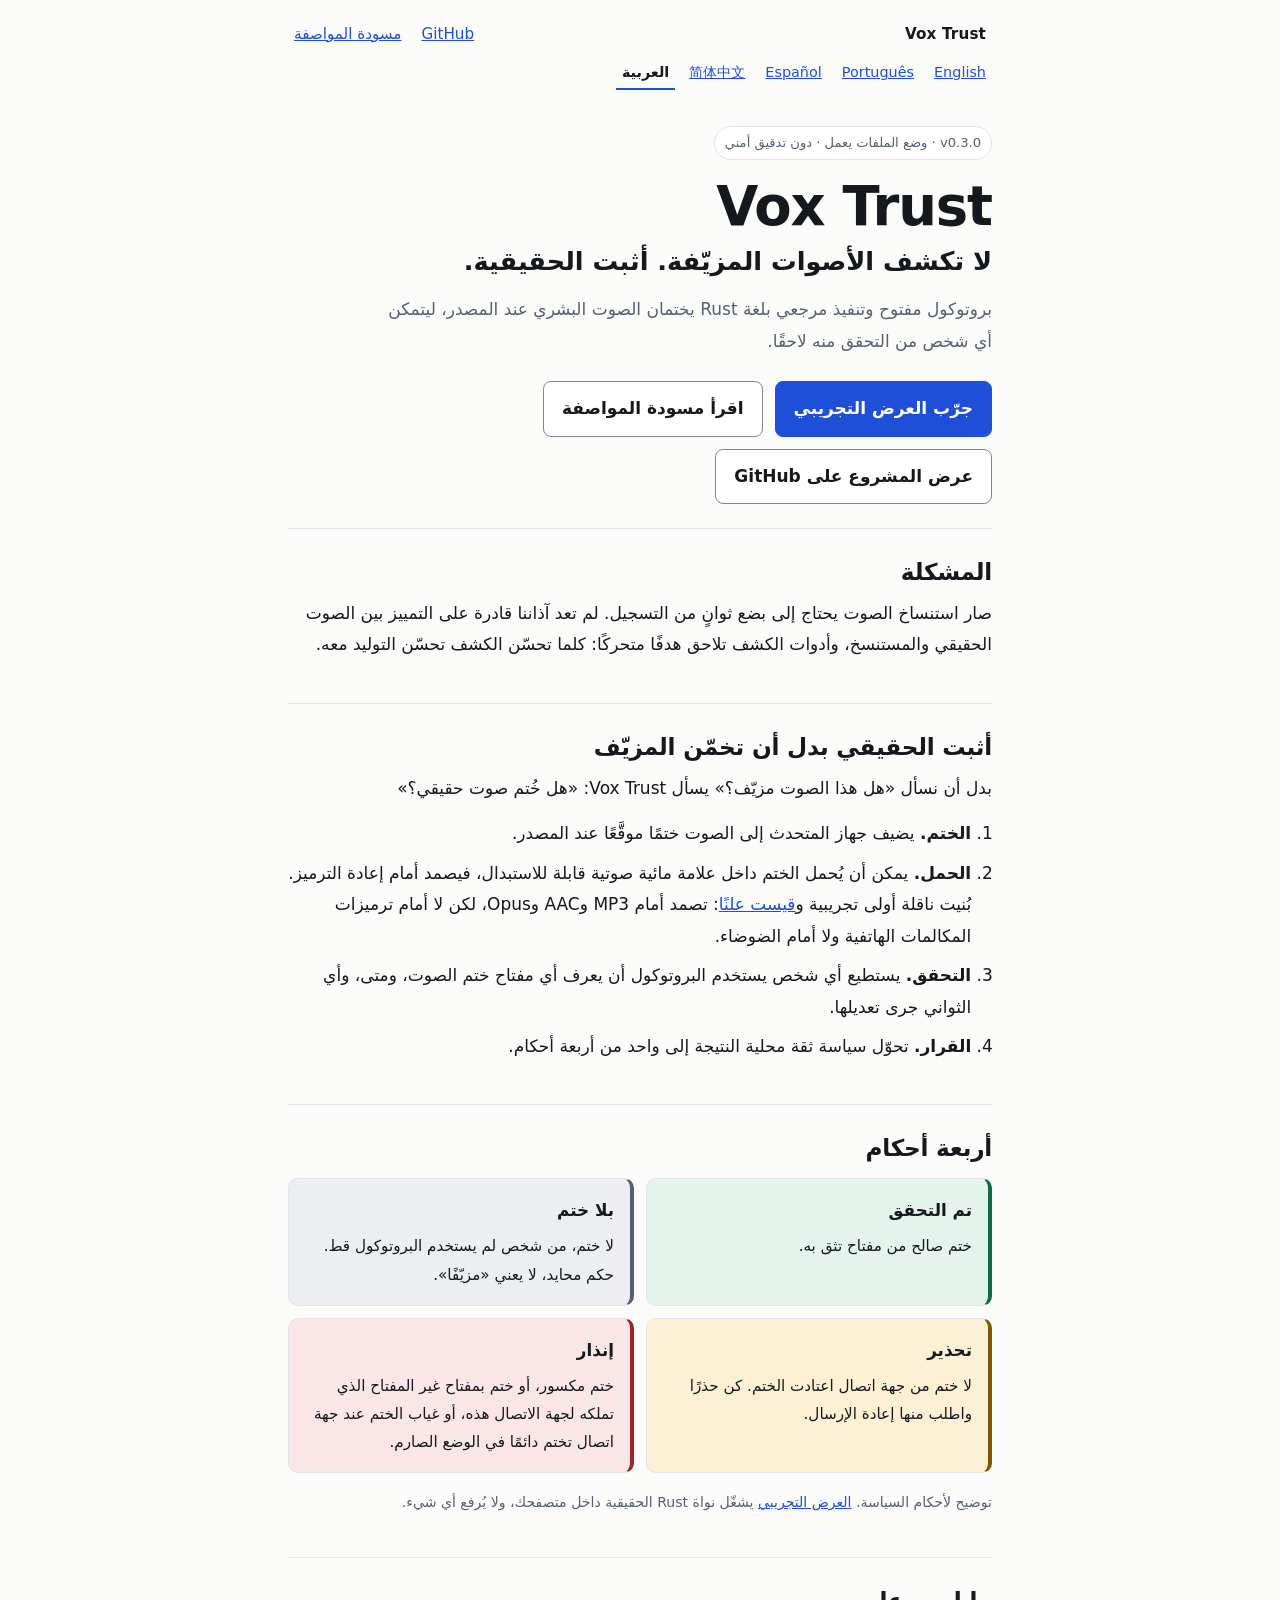
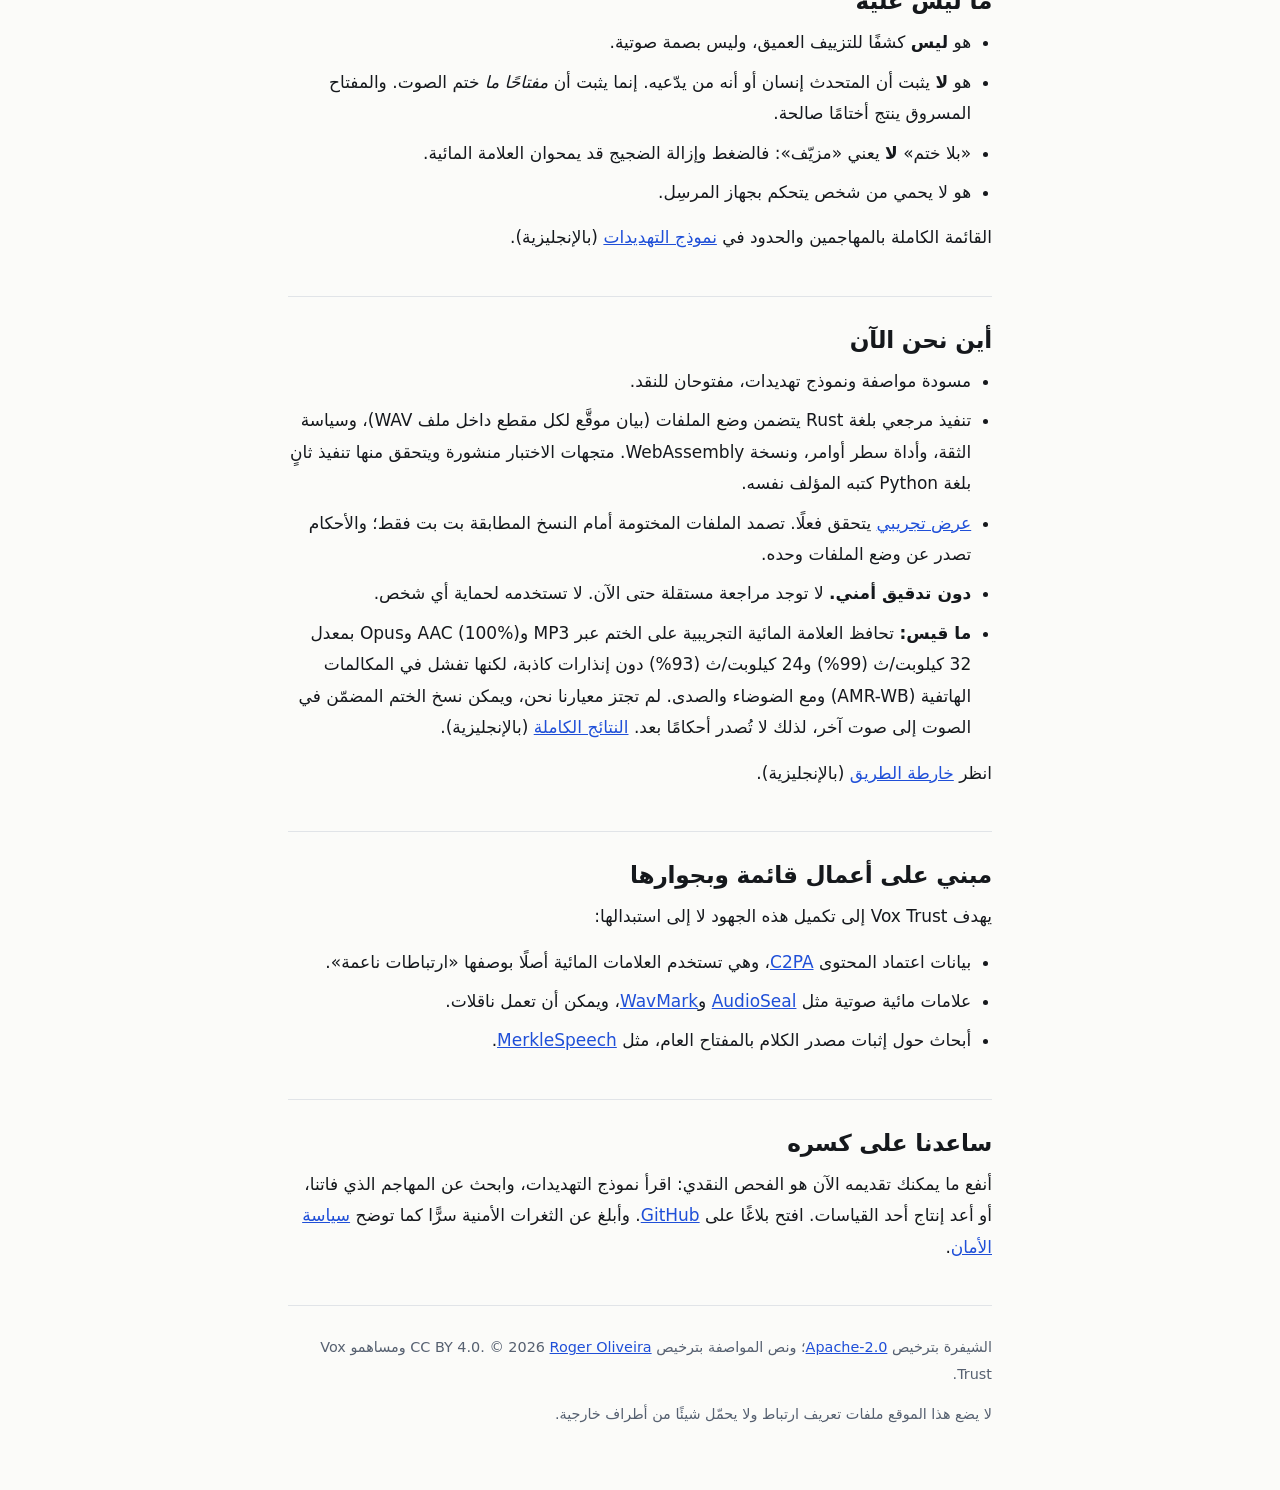
==== ar/index.html @ eaea6c80 "Site: v0.3.0 status, experimental carrier measured (five languages)" ====
<!doctype html>
<html lang="ar" dir="rtl">
<head>
<meta charset="utf-8">
<meta name="viewport" content="width=device-width, initial-scale=1">
<title>Vox Trust: أثبت الصوت الحقيقي بدل كشف المزيّف</title>
<meta name="description" content="بروتوكول مفتوح مع تنفيذ مرجعي بلغة Rust يختم الصوت البشري عند المصدر ليتحقق منه أي شخص. الإصدار 0.2.0، وضع الملفات يعمل، دون تدقيق أمني.">
<meta name="robots" content="index,follow,max-snippet:-1,max-image-preview:large">
<meta name="color-scheme" content="light dark">
<meta name="theme-color" content="#fbfbf9" media="(prefers-color-scheme: light)">
<meta name="theme-color" content="#0e1013" media="(prefers-color-scheme: dark)">
<link rel="icon" href="/favicon.svg" type="image/svg+xml" sizes="any">
<link rel="icon" href="/favicon.ico" sizes="32x32">
<link rel="apple-touch-icon" href="/apple-touch-icon.png">
<link rel="canonical" href="https://vox-trust.github.io/ar/">
<link rel="alternate" hreflang="en" href="https://vox-trust.github.io/">
<link rel="alternate" hreflang="pt-BR" href="https://vox-trust.github.io/pt/">
<link rel="alternate" hreflang="es" href="https://vox-trust.github.io/es/">
<link rel="alternate" hreflang="zh-Hans" href="https://vox-trust.github.io/zh/">
<link rel="alternate" hreflang="ar" href="https://vox-trust.github.io/ar/">
<link rel="alternate" hreflang="x-default" href="https://vox-trust.github.io/">
<meta property="og:type" content="website">
<meta property="og:site_name" content="Vox Trust">
<meta property="og:title" content="Vox Trust: أثبت الصوت الحقيقي بدل كشف المزيّف">
<meta property="og:description" content="بروتوكول مفتوح يختم الصوت البشري عند المصدر ليتحقق منه أي شخص. الإصدار 0.2.0، دون تدقيق أمني.">
<meta property="og:url" content="https://vox-trust.github.io/ar/">
<meta property="og:locale" content="ar_AR">
<meta property="og:locale:alternate" content="en_US">
<meta property="og:locale:alternate" content="pt_BR">
<meta property="og:locale:alternate" content="es_ES">
<meta property="og:locale:alternate" content="zh_CN">
<meta property="og:image" content="https://vox-trust.github.io/og.png">
<meta property="og:image:width" content="1200">
<meta property="og:image:height" content="630">
<meta property="og:image:alt" content="شعار Vox Trust والعبارة: لا تكشف الأصوات المزيّفة. أثبت الحقيقية.">
<meta name="twitter:card" content="summary_large_image">
<meta name="twitter:title" content="Vox Trust: أثبت الصوت الحقيقي بدل كشف المزيّف">
<meta name="twitter:description" content="بروتوكول مفتوح يختم الصوت البشري عند المصدر ليتحقق منه أي شخص. الإصدار 0.2.0، دون تدقيق أمني.">
<meta name="twitter:image" content="https://vox-trust.github.io/og.png">
<meta name="twitter:image:alt" content="شعار Vox Trust والعبارة: لا تكشف الأصوات المزيّفة. أثبت الحقيقية.">
<script type="application/ld+json">
{
 "@context": "https://schema.org",
 "@graph": [
  {
   "@type": "WebSite",
   "@id": "https://vox-trust.github.io/#site",
   "name": "Vox Trust",
   "url": "https://vox-trust.github.io/",
   "publisher": {
    "@type": "Person",
    "name": "Roger Oliveira",
    "url": "https://www.linkedin.com/in/rogeroliveira/"
   }
  },
  {
   "@type": "WebPage",
   "@id": "https://vox-trust.github.io/ar/#page",
   "url": "https://vox-trust.github.io/ar/",
   "name": "Vox Trust: أثبت الصوت الحقيقي بدل كشف المزيّف",
   "description": "بروتوكول مفتوح مع تنفيذ مرجعي بلغة Rust يختم الصوت البشري عند المصدر ليتحقق منه أي شخص. الإصدار 0.2.0، وضع الملفات يعمل، دون تدقيق أمني.",
   "inLanguage": "ar",
   "isPartOf": {
    "@id": "https://vox-trust.github.io/#site"
   },
   "about": {
    "@id": "https://vox-trust.github.io/#code"
   },
   "primaryImageOfPage": {
    "@type": "ImageObject",
    "url": "https://vox-trust.github.io/og.png",
    "width": 1200,
    "height": 630
   }
  },
  {
   "@type": "SoftwareSourceCode",
   "@id": "https://vox-trust.github.io/#code",
   "name": "Vox Trust",
   "url": "https://vox-trust.github.io/",
   "codeRepository": "https://github.com/vox-trust/vox-trust",
   "programmingLanguage": "Rust",
   "license": "https://www.apache.org/licenses/LICENSE-2.0",
   "version": "0.3.0",
   "author": {
    "@type": "Person",
    "name": "Roger Oliveira",
    "url": "https://www.linkedin.com/in/rogeroliveira/"
   }
  }
 ]
}
</script>
<style>
:root{
  --bg:#fbfbf9;--fg:#15181c;--muted:#566070;--card:#ffffff;--border:#e1e4e8;
  --accent:#1f4fd8;--accent-fg:#ffffff;--control-border:#7d8794;--code:#f0f1f3;
  --ok:#0f6b45;--ok-bg:#e4f3ec;--warn:#855400;--warn-bg:#fcf0d4;--bad:#a0222a;--bad-bg:#fae6e7;--neutral-bg:#eceef1;
}
@media (prefers-color-scheme:dark){:root{
  --bg:#0e1013;--fg:#e8eaed;--muted:#a3abb6;--card:#151921;--border:#272d38;
  --accent:#86a9ff;--accent-fg:#0b1020;--control-border:#6b7584;--code:#1b2029;
  --ok:#62d6a3;--ok-bg:#112419;--warn:#f1c35c;--warn-bg:#2a2410;--bad:#ff8c91;--bad-bg:#2c1416;--neutral-bg:#1c212a;
}}
*{box-sizing:border-box}
html{-webkit-text-size-adjust:100%}
body{margin:0;background:var(--bg);color:var(--fg);font:17px/1.6 system-ui,-apple-system,"Segoe UI",Roboto,Helvetica,Arial,sans-serif}
body:lang(zh-Hans){font-family:system-ui,-apple-system,"PingFang SC","Hiragino Sans GB","Microsoft YaHei","Noto Sans CJK SC","Noto Sans SC","WenQuanYi Micro Hei",sans-serif;line-height:1.75}
body:lang(ar){font-family:system-ui,-apple-system,"Segoe UI","Noto Sans Arabic","Geeza Pro","Dubai",Tahoma,Arial,sans-serif;line-height:1.85}
a{color:var(--accent)}
a:focus-visible,.btn:focus-visible{outline:3px solid var(--accent);outline-offset:3px;border-radius:4px}
.skip{position:absolute;inset-inline-start:12px;top:-60px;background:var(--accent);color:var(--accent-fg);padding:8px 14px;border-radius:8px;z-index:10;text-decoration:none;font-weight:600}
.skip:focus{top:12px}
.wrap{max-width:46rem;margin:0 auto;padding:0 16px}
header.top{display:flex;justify-content:space-between;align-items:center;gap:8px 16px;padding:18px 0 6px;font-size:.95rem;flex-wrap:wrap}
header.top .brand{font-weight:700;letter-spacing:.01em;color:var(--fg);text-decoration:none}
header.top nav{display:flex;gap:0 8px;flex-wrap:wrap}
header.top a,.langs a{display:inline-block;min-height:24px;line-height:24px;padding:4px 6px}
.langs{padding:0 0 4px;font-size:.9rem}
.langs ul{list-style:none;margin:0;padding:0;display:flex;gap:0 8px;flex-wrap:wrap}
.langs li{margin:0}
.langs a[aria-current]{color:var(--fg);font-weight:700;text-decoration:none;border-bottom:2px solid var(--accent)}
.hero{padding:32px 0 24px}
.chip{display:inline-block;font-size:.82rem;padding:4px 10px;border:1px solid var(--border);border-radius:999px;color:var(--muted);background:var(--card)}
h1{font-size:clamp(2.2rem,7vw,3.4rem);line-height:1.08;margin:18px 0 8px;letter-spacing:-.02em}
.tag{font-size:clamp(1.25rem,4vw,1.6rem);line-height:1.3;margin:0 0 16px;font-weight:600}
.lead{color:var(--muted);margin:0 0 24px;max-width:38rem}
.actions{display:flex;gap:12px;flex-wrap:wrap}
.btn{display:inline-block;padding:11px 18px;border-radius:8px;text-decoration:none;font-weight:600;border:1px solid var(--control-border);color:var(--fg);background:var(--card)}
.btn.primary{background:var(--accent);color:var(--accent-fg);border-color:var(--accent)}
section{padding:28px 0;border-top:1px solid var(--border)}
h2{font-size:1.45rem;line-height:1.25;margin:0 0 12px;letter-spacing:-.01em}
p{margin:0 0 14px}
ol,ul{margin:0 0 14px;padding-inline-start:1.3rem}
li{margin-bottom:8px}
.cards{display:grid;gap:12px;grid-template-columns:repeat(2,1fr);margin:16px 0}
@media (max-width:520px){.cards{grid-template-columns:1fr}}
.card{border-radius:10px;padding:16px;border:1px solid var(--border);background:var(--card)}
.card h3{margin:0 0 6px;font-size:1.05rem}
.card p{margin:0;font-size:.95rem}
.card{border-inline-start:4px solid var(--muted)}
.card.ok{background:var(--ok-bg);border-inline-start-color:var(--ok)}
.card.neutral{background:var(--neutral-bg);border-inline-start-color:var(--muted)}
.card.warn{background:var(--warn-bg);border-inline-start-color:var(--warn)}
.card.bad{background:var(--bad-bg);border-inline-start-color:var(--bad)}
.note{font-size:.88rem;color:var(--muted)}
code{background:var(--code);padding:1px 6px;border-radius:5px;font-size:.92em}
footer{padding:28px 0 48px;border-top:1px solid var(--border);color:var(--muted);font-size:.9rem}
[dir=rtl] .hero,[dir=rtl] .lead{text-align:start}
</style>
</head>
<body>
<a class="skip" href="#main">انتقل إلى المحتوى</a>
<div class="wrap">
  <header class="top">
    <a class="brand" href="/ar/">Vox Trust</a>
    <nav aria-label="التنقل الرئيسي">
      <a href="https://github.com/vox-trust/vox-trust">GitHub</a>
      <a href="https://github.com/vox-trust/vox-trust/blob/main/spec/SPEC.md">مسودة المواصفة</a>
    </nav>
  </header>
  <nav class="langs" aria-label="اللغة">
    <ul>
        <li><a href="/" hreflang="en" lang="en">English</a></li>
        <li><a href="/pt/" hreflang="pt-BR" lang="pt-BR">Português</a></li>
        <li><a href="/es/" hreflang="es" lang="es">Español</a></li>
        <li><a href="/zh/" hreflang="zh-Hans" lang="zh-Hans">简体中文</a></li>
        <li><a href="/ar/" hreflang="ar" lang="ar" aria-current="page">العربية</a></li>
    </ul>
  </nav>

  <main id="main">
    <div class="hero">
      <span class="chip">v0.3.0 · وضع الملفات يعمل · دون تدقيق أمني</span>
      <h1>Vox Trust</h1>
      <p class="tag">لا تكشف الأصوات المزيّفة. أثبت الحقيقية.</p>
      <p class="lead">بروتوكول مفتوح وتنفيذ مرجعي بلغة Rust يختمان الصوت البشري عند المصدر، ليتمكن أي شخص من التحقق منه لاحقًا.</p>
      <div class="actions">
        <a class="btn primary" href="/demo/?lang=ar">جرّب العرض التجريبي</a>
        <a class="btn" href="https://github.com/vox-trust/vox-trust/blob/main/spec/SPEC.md">اقرأ مسودة المواصفة</a>
        <a class="btn" href="https://github.com/vox-trust/vox-trust">عرض المشروع على GitHub</a>
      </div>
    </div>

    <section aria-labelledby="problem">
      <h2 id="problem">المشكلة</h2>
      <p>صار استنساخ الصوت يحتاج إلى بضع ثوانٍ من التسجيل. لم تعد آذاننا قادرة على التمييز بين الصوت الحقيقي والمستنسخ، وأدوات الكشف تلاحق هدفًا متحركًا: كلما تحسّن الكشف تحسّن التوليد معه.</p>
    </section>

    <section aria-labelledby="idea">
      <h2 id="idea">أثبت الحقيقي بدل أن تخمّن المزيّف</h2>
      <p>بدل أن نسأل «هل هذا الصوت مزيّف؟» يسأل Vox Trust: «هل خُتم صوت حقيقي؟»</p>
      <ol>
        <li><strong>الختم.</strong> يضيف جهاز المتحدث إلى الصوت ختمًا موقَّعًا عند المصدر.</li>
        <li><strong>الحمل.</strong> يمكن أن يُحمل الختم داخل علامة مائية صوتية قابلة للاستبدال، فيصمد أمام إعادة الترميز. بُنيت ناقلة أولى تجريبية و<a href='https://github.com/vox-trust/vox-trust/blob/main/bench/results/2026-10-01-stdm-1/README.md'>قيست علنًا</a>: تصمد أمام MP3 وAAC وOpus، لكن لا أمام ترميزات المكالمات الهاتفية ولا أمام الضوضاء.</li>
        <li><strong>التحقق.</strong> يستطيع أي شخص يستخدم البروتوكول أن يعرف أي مفتاح ختم الصوت، ومتى، وأي الثواني جرى تعديلها.</li>
        <li><strong>القرار.</strong> تحوّل سياسة ثقة محلية النتيجة إلى واحد من أربعة أحكام.</li>
      </ol>
    </section>

    <section aria-labelledby="outcomes">
      <h2 id="outcomes">أربعة أحكام</h2>
      <div class="cards">
        <div class="card ok">
          <h3>تم التحقق</h3>
          <p>ختم صالح من مفتاح تثق به.</p>
        </div>
        <div class="card neutral">
          <h3>بلا ختم</h3>
          <p>لا ختم، من شخص لم يستخدم البروتوكول قط. حكم محايد، لا يعني «مزيّفًا».</p>
        </div>
        <div class="card warn">
          <h3>تحذير</h3>
          <p>لا ختم من جهة اتصال اعتادت الختم. كن حذرًا واطلب منها إعادة الإرسال.</p>
        </div>
        <div class="card bad">
          <h3>إنذار</h3>
          <p>ختم مكسور، أو ختم بمفتاح غير المفتاح الذي تملكه لجهة الاتصال هذه، أو غياب الختم عند جهة اتصال تختم دائمًا في الوضع الصارم.</p>
        </div>
      </div>
      <p class="note">توضيح لأحكام السياسة. <a href="/demo/?lang=ar">العرض التجريبي</a> يشغّل نواة Rust الحقيقية داخل متصفحك، ولا يُرفع أي شيء.</p>
    </section>

    <section aria-labelledby="not">
      <h2 id="not">ما ليس عليه</h2>
      <ul>
        <li>هو <strong>ليس</strong> كشفًا للتزييف العميق، وليس بصمة صوتية.</li>
        <li>هو <strong>لا</strong> يثبت أن المتحدث إنسان أو أنه من يدّعيه. إنما يثبت أن <em>مفتاحًا ما</em> ختم الصوت. والمفتاح المسروق ينتج أختامًا صالحة.</li>
        <li>«بلا ختم» <strong>لا</strong> يعني «مزيّف»: فالضغط وإزالة الضجيج قد يمحوان العلامة المائية.</li>
        <li>هو لا يحمي من شخص يتحكم بجهاز المرسِل.</li>
      </ul>
      <p>القائمة الكاملة بالمهاجمين والحدود في <a href="https://github.com/vox-trust/vox-trust/blob/main/spec/THREAT-MODEL.md">نموذج التهديدات</a> (بالإنجليزية).</p>
    </section>

    <section aria-labelledby="status">
      <h2 id="status">أين نحن الآن</h2>
      <ul>
        <li>مسودة مواصفة ونموذج تهديدات، مفتوحان للنقد.</li>
        <li>تنفيذ مرجعي بلغة Rust يتضمن وضع الملفات (بيان موقَّع لكل مقطع داخل ملف WAV)، وسياسة الثقة، وأداة سطر أوامر، ونسخة WebAssembly. متجهات الاختبار منشورة ويتحقق منها تنفيذ ثانٍ بلغة Python كتبه المؤلف نفسه.</li>
        <li><a href="/demo/?lang=ar">عرض تجريبي</a> يتحقق فعلًا. تصمد الملفات المختومة أمام النسخ المطابقة بت بت فقط؛ والأحكام تصدر عن وضع الملفات وحده.</li>
        <li><strong>دون تدقيق أمني.</strong> لا توجد مراجعة مستقلة حتى الآن. لا تستخدمه لحماية أي شخص.</li>
        <li><strong>ما قيس:</strong> تحافظ العلامة المائية التجريبية على الختم عبر MP3 وAAC (100%) وOpus بمعدل 32 كيلوبت/ث (99%) و24 كيلوبت/ث (93%) دون إنذارات كاذبة، لكنها تفشل في المكالمات الهاتفية (AMR-WB) ومع الضوضاء والصدى. لم تجتز معيارنا نحن، ويمكن نسخ الختم المضمّن في الصوت إلى صوت آخر، لذلك لا تُصدر أحكامًا بعد. <a href='https://github.com/vox-trust/vox-trust/blob/main/bench/results/2026-10-01-stdm-1/README.md'>النتائج الكاملة</a> (بالإنجليزية).</li>
      </ul>
      <p>انظر <a href="https://github.com/vox-trust/vox-trust/blob/main/docs/ROADMAP.md">خارطة الطريق</a> (بالإنجليزية).</p>
    </section>

    <section aria-labelledby="prior">
      <h2 id="prior">مبني على أعمال قائمة وبجوارها</h2>
      <p>يهدف Vox Trust إلى تكميل هذه الجهود لا إلى استبدالها:</p>
      <ul>
        <li>بيانات اعتماد المحتوى <a href="https://spec.c2pa.org/">C2PA</a>، وهي تستخدم العلامات المائية أصلًا بوصفها «ارتباطات ناعمة».</li>
        <li>علامات مائية صوتية مثل <a href="https://github.com/facebookresearch/audioseal">AudioSeal</a> و<a href="https://github.com/wavmark/wavmark">WavMark</a>، ويمكن أن تعمل ناقلات.</li>
        <li>أبحاث حول إثبات مصدر الكلام بالمفتاح العام، مثل <a href="https://arxiv.org/abs/2602.10166">MerkleSpeech</a>.</li>
      </ul>
    </section>

    <section aria-labelledby="help">
      <h2 id="help">ساعدنا على كسره</h2>
      <p>أنفع ما يمكنك تقديمه الآن هو الفحص النقدي: اقرأ نموذج التهديدات، وابحث عن المهاجم الذي فاتنا، أو أعد إنتاج أحد القياسات. افتح بلاغًا على <a href="https://github.com/vox-trust/vox-trust/issues">GitHub</a>. وأبلغ عن الثغرات الأمنية سرًّا كما توضح <a href="https://github.com/vox-trust/vox-trust/blob/main/SECURITY.md">سياسة الأمان</a>.</p>
    </section>
  </main>

  <footer>
    <p>الشيفرة بترخيص <a href="https://github.com/vox-trust/vox-trust/blob/main/LICENSE">Apache-2.0</a>؛ ونص المواصفة بترخيص CC BY 4.0. © 2026 <a href="https://www.linkedin.com/in/rogeroliveira/" rel="me">Roger Oliveira</a> ومساهمو Vox Trust.</p>
    <p>لا يضع هذا الموقع ملفات تعريف ارتباط ولا يحمّل شيئًا من أطراف خارجية.</p>
  </footer>
</div>
</body>
</html>
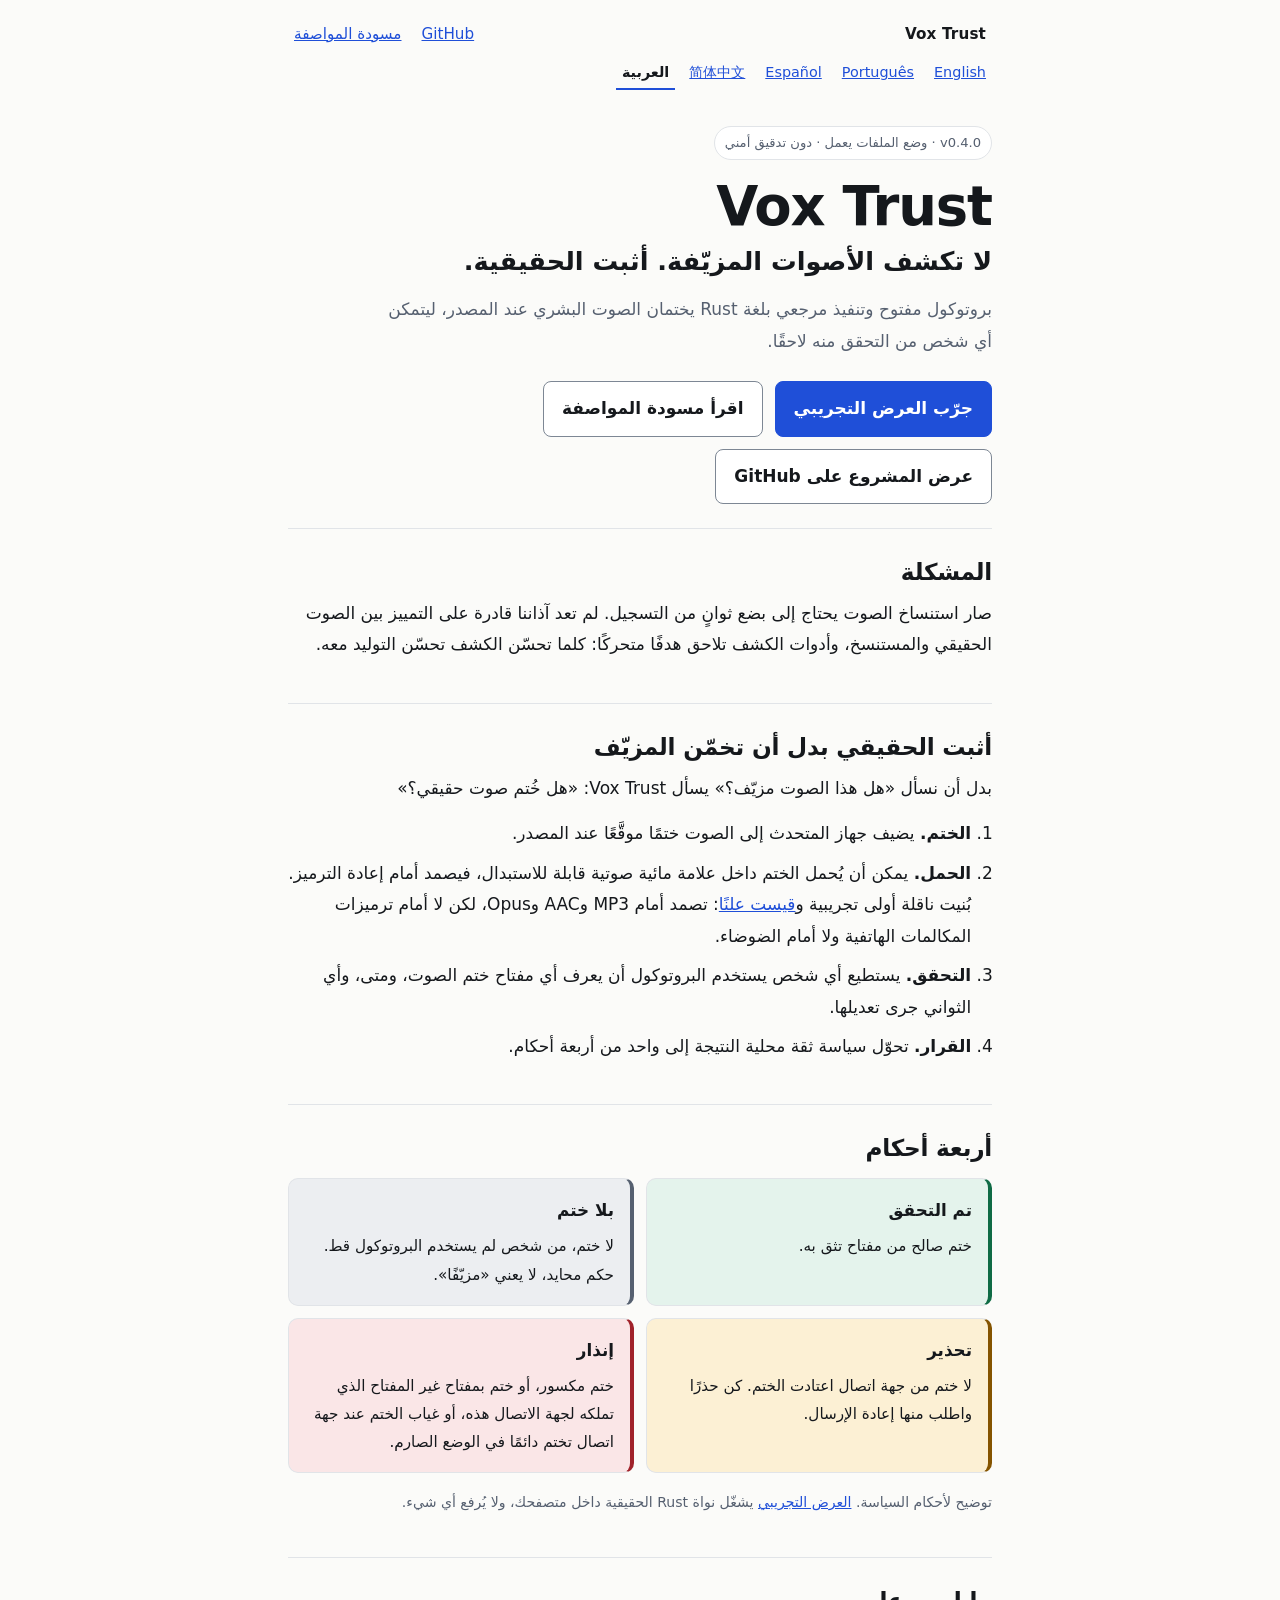
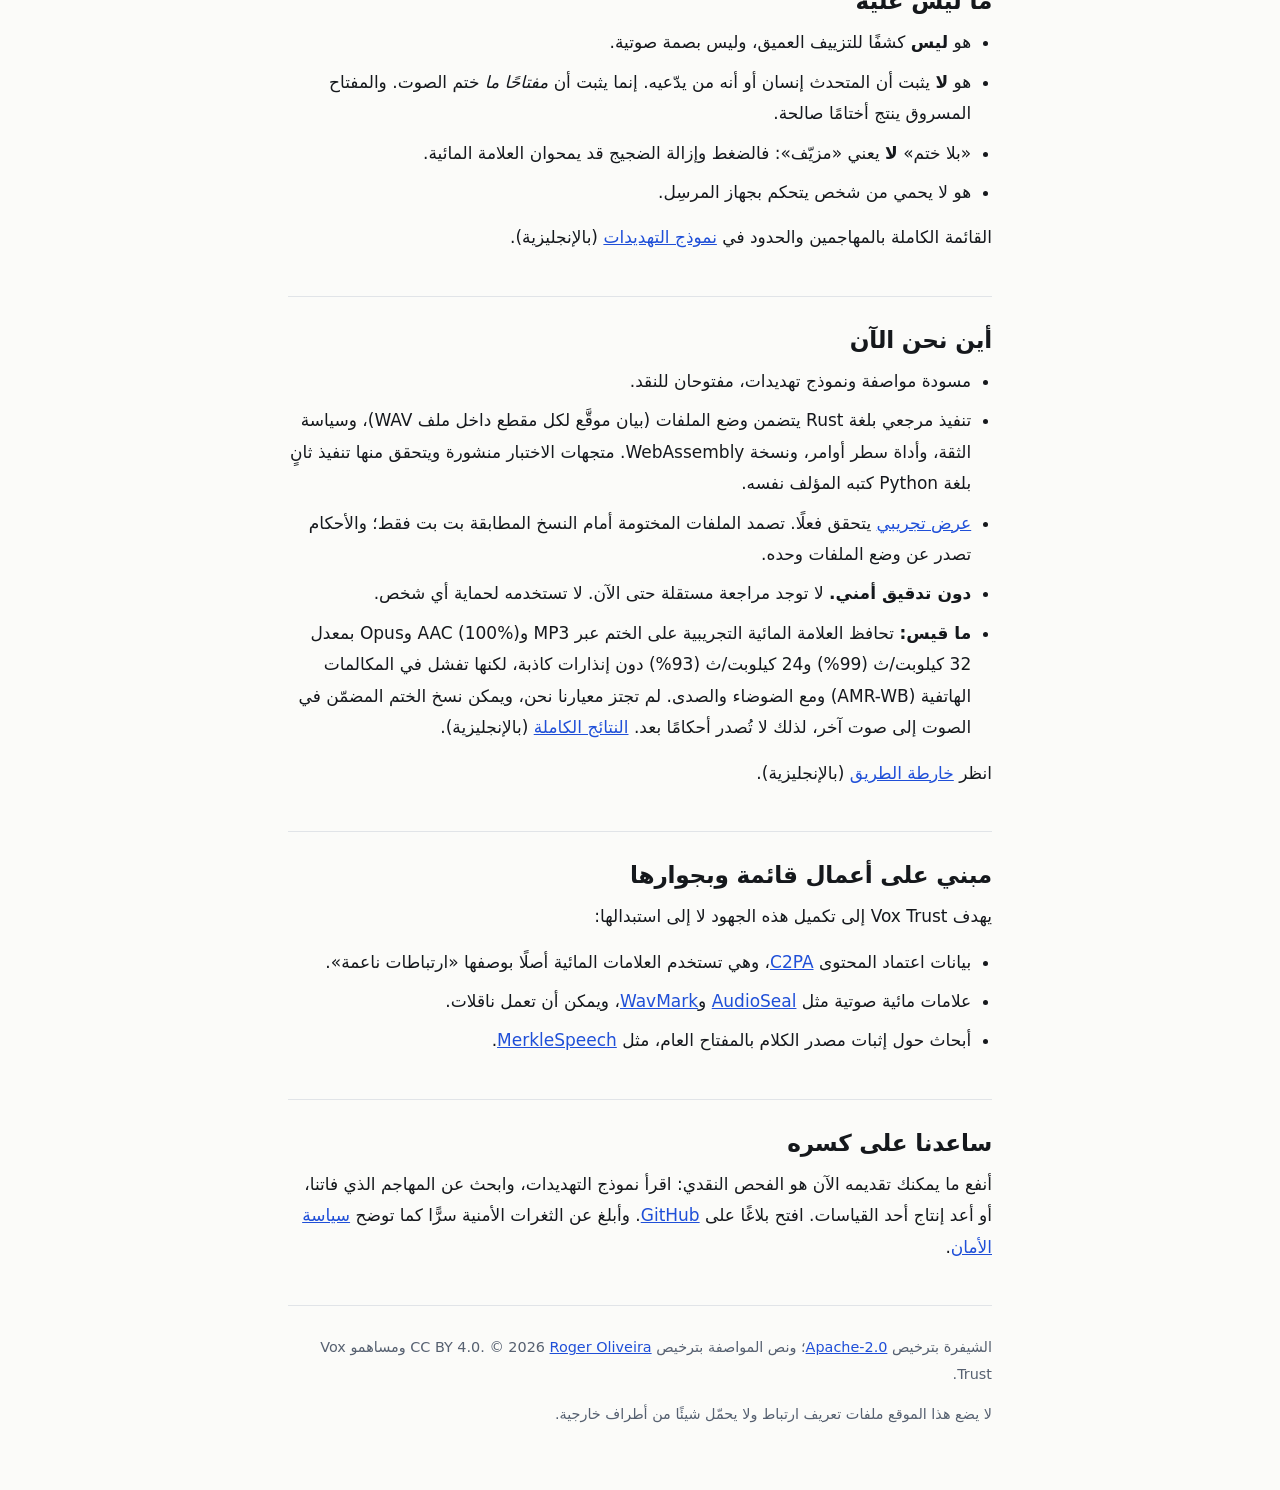
==== commit 577c6af9: "Site: v0.4.0 (five languages); demo built from the v0.4.0 release" ====
--- a/ar/index.html
+++ b/ar/index.html
@@ -81,7 +81,7 @@
    "codeRepository": "https://github.com/vox-trust/vox-trust",
    "programmingLanguage": "Rust",
    "license": "https://www.apache.org/licenses/LICENSE-2.0",
-   "version": "0.3.0",
+   "version": "0.4.0",
    "author": {
     "@type": "Person",
     "name": "Roger Oliveira",
@@ -171,7 +171,7 @@
 
   <main id="main">
     <div class="hero">
-      <span class="chip">v0.3.0 · وضع الملفات يعمل · دون تدقيق أمني</span>
+      <span class="chip">v0.4.0 · وضع الملفات يعمل · دون تدقيق أمني</span>
       <h1>Vox Trust</h1>
       <p class="tag">لا تكشف الأصوات المزيّفة. أثبت الحقيقية.</p>
       <p class="lead">بروتوكول مفتوح وتنفيذ مرجعي بلغة Rust يختمان الصوت البشري عند المصدر، ليتمكن أي شخص من التحقق منه لاحقًا.</p>
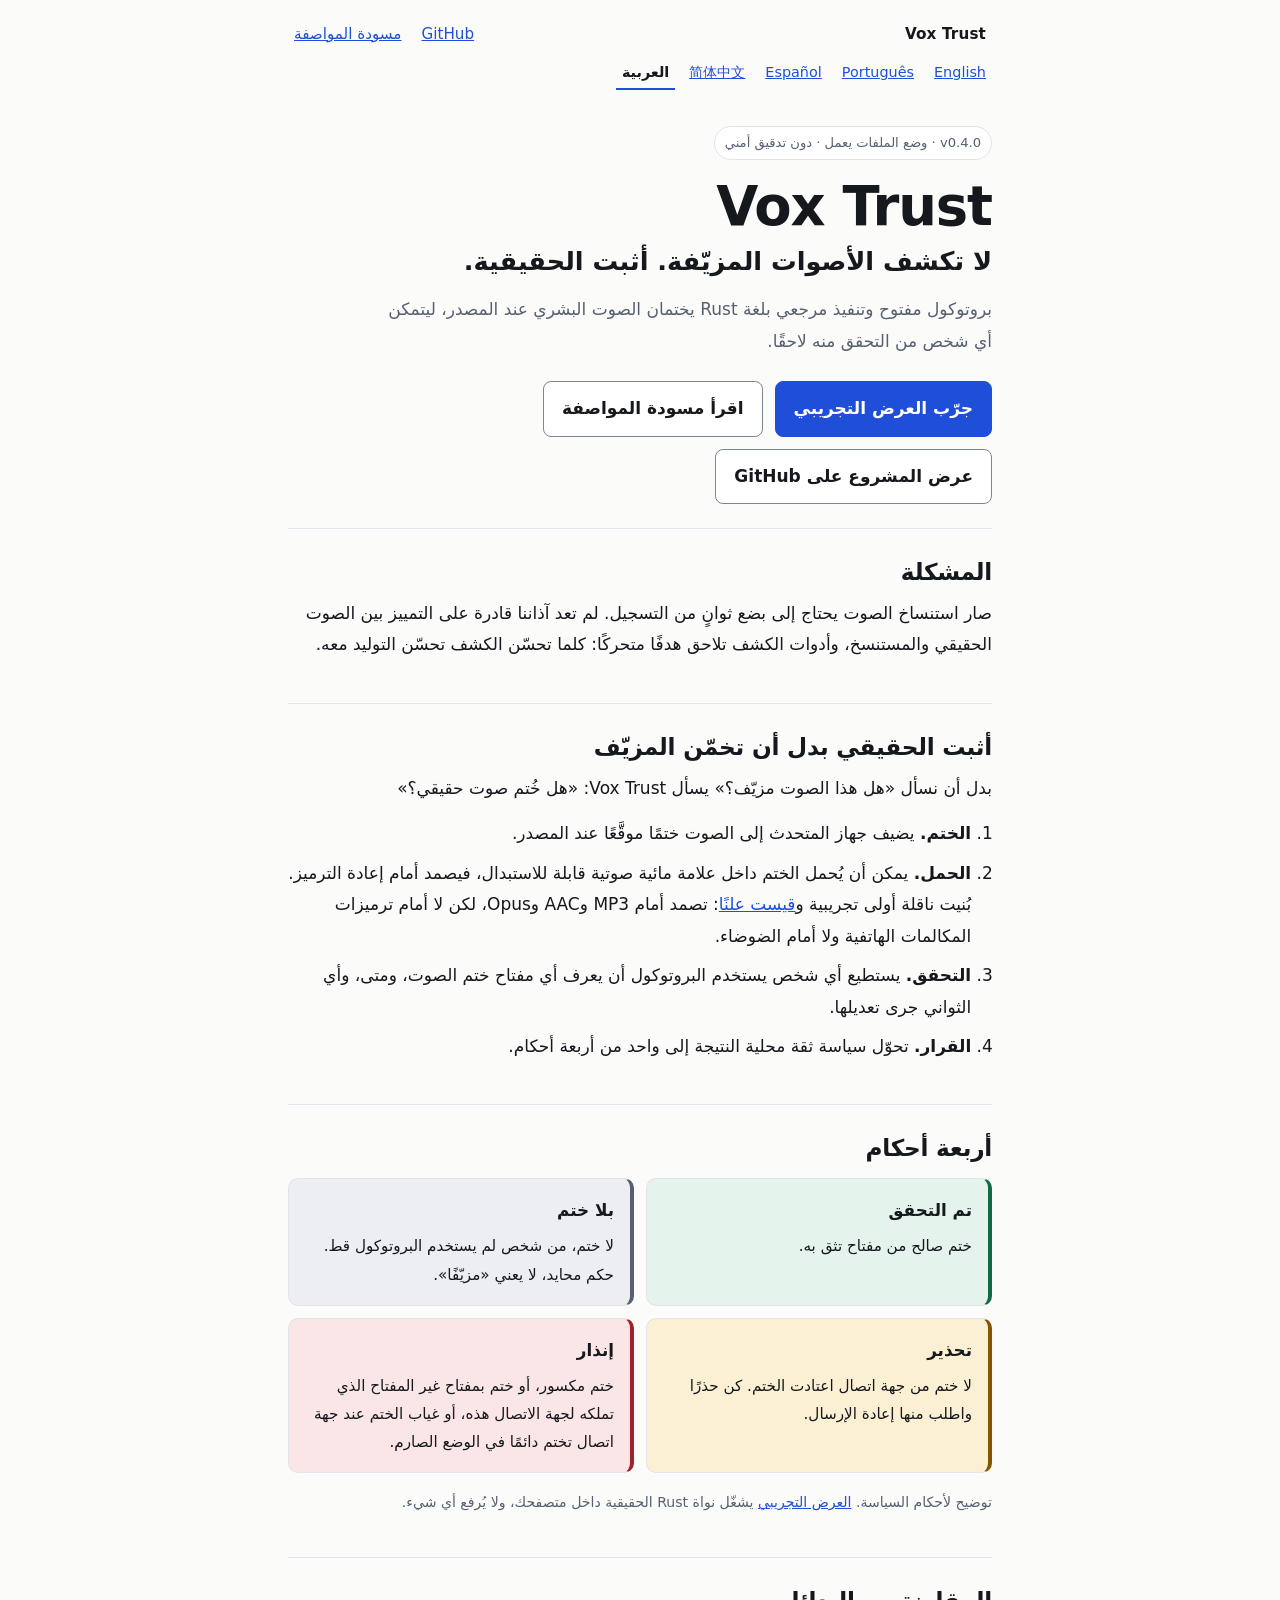
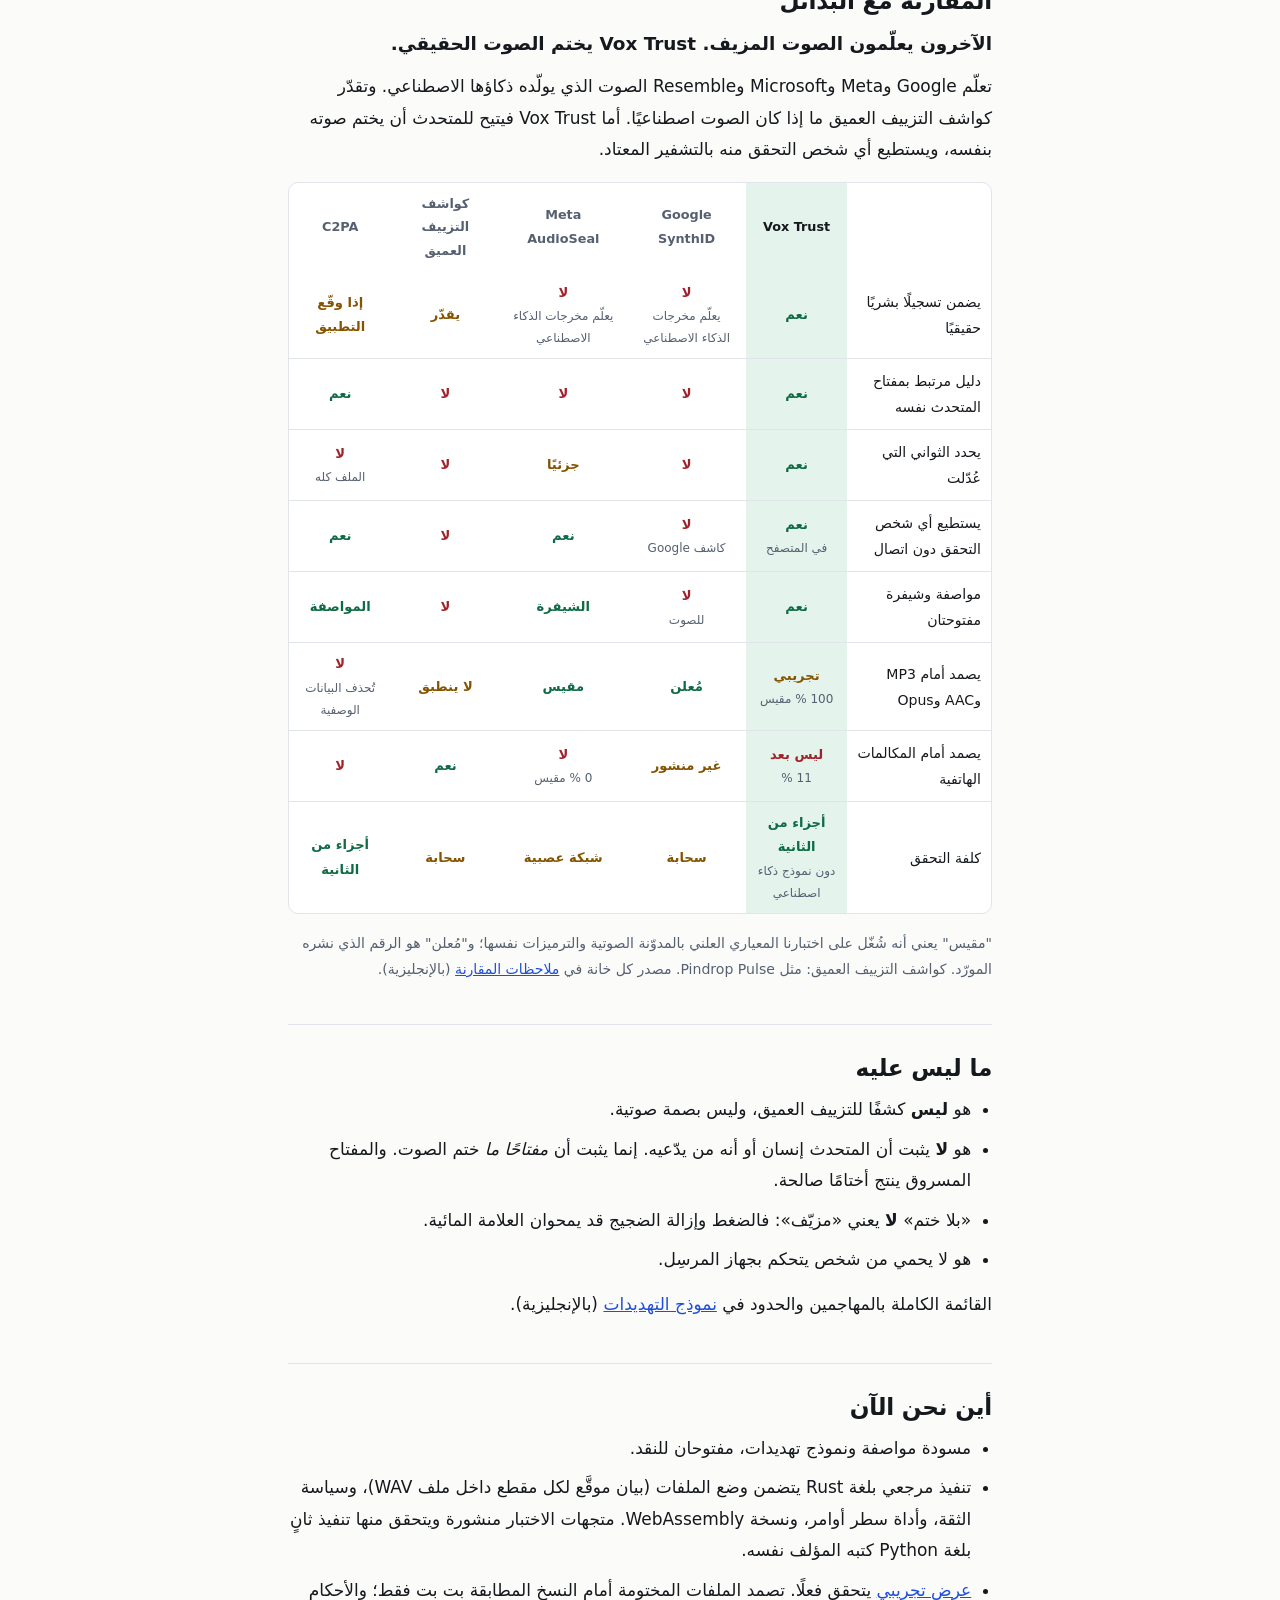
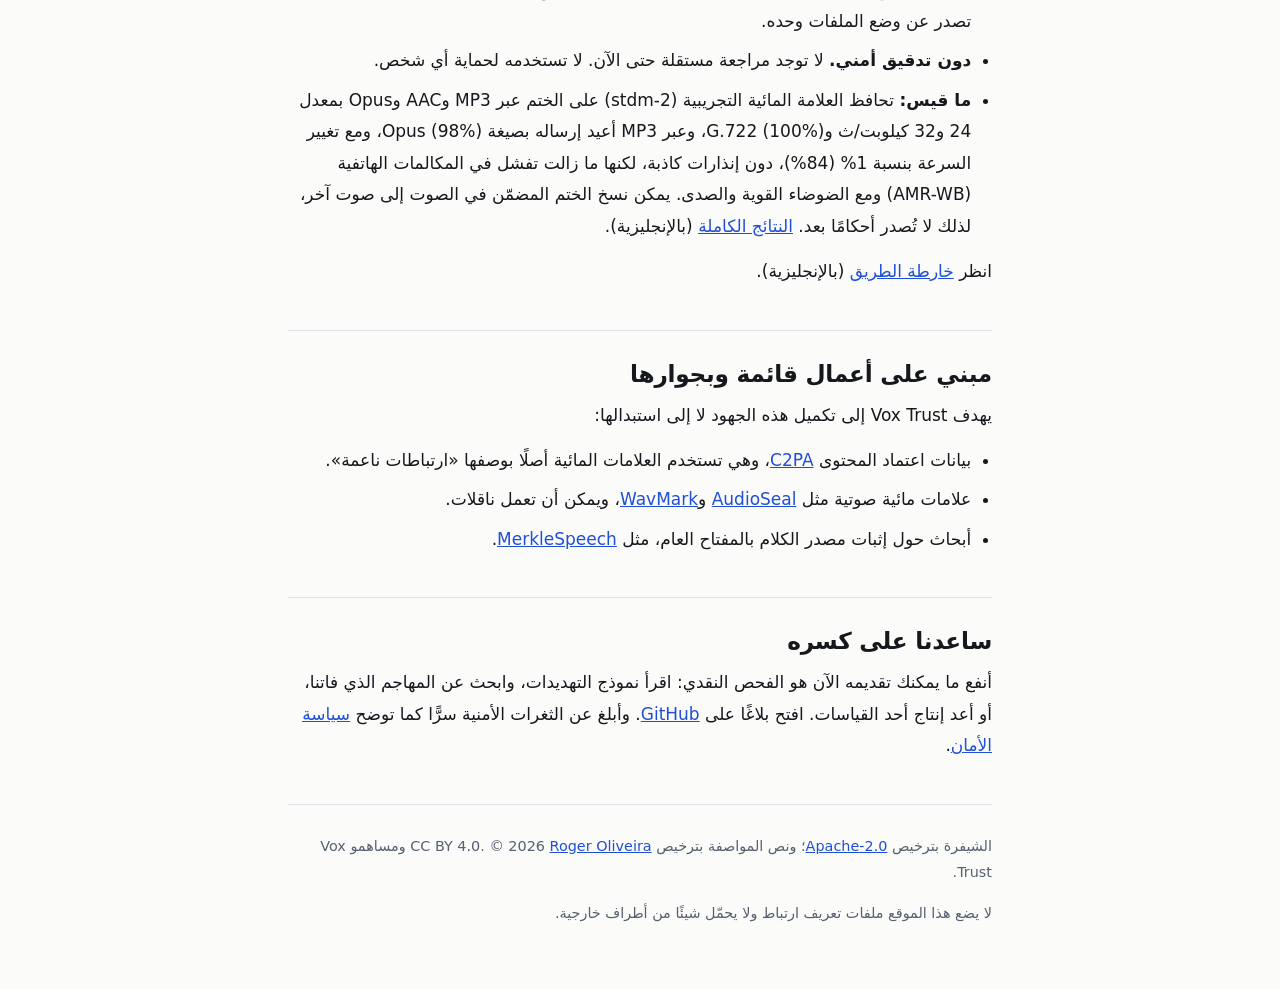
==== commit f83ae378: "Site: comparison with Google SynthID, Meta AudioSeal, deepfake detectors and C2PA; stdm-2 numbers (f" ====
--- a/ar/index.html
+++ b/ar/index.html
@@ -147,6 +147,18 @@
 code{background:var(--code);padding:1px 6px;border-radius:5px;font-size:.92em}
 footer{padding:28px 0 48px;border-top:1px solid var(--border);color:var(--muted);font-size:.9rem}
 [dir=rtl] .hero,[dir=rtl] .lead{text-align:start}
+.cmp-wrap{overflow-x:auto;margin:16px 0;border:1px solid var(--border);border-radius:10px;background:var(--card)}
+.cmp{border-collapse:collapse;width:100%;min-width:640px;font-size:.88rem}
+.cmp th,.cmp td{padding:9px 10px;border-bottom:1px solid var(--border);text-align:center;vertical-align:middle}
+.cmp thead th{font-size:.8rem;color:var(--muted);font-weight:600}
+.cmp th[scope=row]{text-align:start;font-weight:500}
+.cmp tr:last-child th,.cmp tr:last-child td{border-bottom:0}
+.cmp .us{background:var(--ok-bg)}
+.cmp thead .us{color:var(--fg)}
+.cmp .y,.cmp .n,.cmp .p{display:block;font-weight:600;font-size:.82rem}
+.cmp .y{color:var(--ok)}.cmp .n{color:var(--bad)}.cmp .p{color:var(--warn)}
+.cmp small{display:block;color:var(--muted);font-weight:400;font-size:.75rem}
+.big{font-size:1.15rem;font-weight:600;margin:0 0 10px}
 </style>
 </head>
 <body>
@@ -192,7 +204,7 @@
       <p>بدل أن نسأل «هل هذا الصوت مزيّف؟» يسأل Vox Trust: «هل خُتم صوت حقيقي؟»</p>
       <ol>
         <li><strong>الختم.</strong> يضيف جهاز المتحدث إلى الصوت ختمًا موقَّعًا عند المصدر.</li>
-        <li><strong>الحمل.</strong> يمكن أن يُحمل الختم داخل علامة مائية صوتية قابلة للاستبدال، فيصمد أمام إعادة الترميز. بُنيت ناقلة أولى تجريبية و<a href='https://github.com/vox-trust/vox-trust/blob/main/bench/results/2026-10-01-stdm-1/README.md'>قيست علنًا</a>: تصمد أمام MP3 وAAC وOpus، لكن لا أمام ترميزات المكالمات الهاتفية ولا أمام الضوضاء.</li>
+        <li><strong>الحمل.</strong> يمكن أن يُحمل الختم داخل علامة مائية صوتية قابلة للاستبدال، فيصمد أمام إعادة الترميز. بُنيت ناقلة أولى تجريبية و<a href='https://github.com/vox-trust/vox-trust/blob/main/bench/results/2026-10-02-stdm-2/README.md'>قيست علنًا</a>: تصمد أمام MP3 وAAC وOpus، لكن لا أمام ترميزات المكالمات الهاتفية ولا أمام الضوضاء.</li>
         <li><strong>التحقق.</strong> يستطيع أي شخص يستخدم البروتوكول أن يعرف أي مفتاح ختم الصوت، ومتى، وأي الثواني جرى تعديلها.</li>
         <li><strong>القرار.</strong> تحوّل سياسة ثقة محلية النتيجة إلى واحد من أربعة أحكام.</li>
       </ol>
@@ -219,6 +231,14 @@
         </div>
       </div>
       <p class="note">توضيح لأحكام السياسة. <a href="/demo/?lang=ar">العرض التجريبي</a> يشغّل نواة Rust الحقيقية داخل متصفحك، ولا يُرفع أي شيء.</p>
+    </section>
+
+    <section aria-labelledby="compare">
+      <h2 id="compare">المقارنة مع البدائل</h2>
+      <p class="big">الآخرون يعلّمون الصوت المزيف. Vox Trust يختم الصوت الحقيقي.</p>
+      <p>تعلّم Google وMeta وMicrosoft وResemble الصوت الذي يولّده ذكاؤها الاصطناعي. وتقدّر كواشف التزييف العميق ما إذا كان الصوت اصطناعيًا. أما Vox Trust فيتيح للمتحدث أن يختم صوته بنفسه، ويستطيع أي شخص التحقق منه بالتشفير المعتاد.</p>
+      <div class="cmp-wrap"><table class="cmp"><thead><tr><th scope="col"></th><th scope="col" class="us">Vox Trust</th><th scope="col">Google SynthID</th><th scope="col">Meta AudioSeal</th><th scope="col">كواشف التزييف العميق</th><th scope="col">C2PA</th></tr></thead><tbody><tr><th scope="row">يضمن تسجيلًا بشريًا حقيقيًا</th><td class="us"><span class="y">نعم</span></td><td><span class="n">لا</span><small>يعلّم مخرجات الذكاء الاصطناعي</small></td><td><span class="n">لا</span><small>يعلّم مخرجات الذكاء الاصطناعي</small></td><td><span class="p">يقدّر</span></td><td><span class="p">إذا وقّع التطبيق</span></td></tr><tr><th scope="row">دليل مرتبط بمفتاح المتحدث نفسه</th><td class="us"><span class="y">نعم</span></td><td><span class="n">لا</span></td><td><span class="n">لا</span></td><td><span class="n">لا</span></td><td><span class="y">نعم</span></td></tr><tr><th scope="row">يحدد الثواني التي عُدّلت</th><td class="us"><span class="y">نعم</span></td><td><span class="n">لا</span></td><td><span class="p">جزئيًا</span></td><td><span class="n">لا</span></td><td><span class="n">لا</span><small>الملف كله</small></td></tr><tr><th scope="row">يستطيع أي شخص التحقق دون اتصال</th><td class="us"><span class="y">نعم</span><small>في المتصفح</small></td><td><span class="n">لا</span><small>كاشف Google</small></td><td><span class="y">نعم</span></td><td><span class="n">لا</span></td><td><span class="y">نعم</span></td></tr><tr><th scope="row">مواصفة وشيفرة مفتوحتان</th><td class="us"><span class="y">نعم</span></td><td><span class="n">لا</span><small>للصوت</small></td><td><span class="y">الشيفرة</span></td><td><span class="n">لا</span></td><td><span class="y">المواصفة</span></td></tr><tr><th scope="row">يصمد أمام MP3 وAAC وOpus</th><td class="us"><span class="p">تجريبي</span><small>100 % مقيس</small></td><td><span class="y">مُعلن</span></td><td><span class="y">مقيس</span></td><td><span class="p">لا ينطبق</span></td><td><span class="n">لا</span><small>تُحذف البيانات الوصفية</small></td></tr><tr><th scope="row">يصمد أمام المكالمات الهاتفية</th><td class="us"><span class="n">ليس بعد</span><small>11 %</small></td><td><span class="p">غير منشور</span></td><td><span class="n">لا</span><small>0 % مقيس</small></td><td><span class="y">نعم</span></td><td><span class="n">لا</span></td></tr><tr><th scope="row">كلفة التحقق</th><td class="us"><span class="y">أجزاء من الثانية</span><small>دون نموذج ذكاء اصطناعي</small></td><td><span class="p">سحابة</span></td><td><span class="p">شبكة عصبية</span></td><td><span class="p">سحابة</span></td><td><span class="y">أجزاء من الثانية</span></td></tr></tbody></table></div>
+      <p class="note">"مقيس" يعني أنه شُغّل على اختبارنا المعياري العلني بالمدوّنة الصوتية والترميزات نفسها؛ و"مُعلن" هو الرقم الذي نشره المورّد. كواشف التزييف العميق: مثل Pindrop Pulse. مصدر كل خانة في <a href="https://github.com/vox-trust/vox-trust/blob/main/docs/COMPARISON.md">ملاحظات المقارنة</a> (بالإنجليزية).</p>
     </section>
 
     <section aria-labelledby="not">
@@ -239,7 +259,7 @@
         <li>تنفيذ مرجعي بلغة Rust يتضمن وضع الملفات (بيان موقَّع لكل مقطع داخل ملف WAV)، وسياسة الثقة، وأداة سطر أوامر، ونسخة WebAssembly. متجهات الاختبار منشورة ويتحقق منها تنفيذ ثانٍ بلغة Python كتبه المؤلف نفسه.</li>
         <li><a href="/demo/?lang=ar">عرض تجريبي</a> يتحقق فعلًا. تصمد الملفات المختومة أمام النسخ المطابقة بت بت فقط؛ والأحكام تصدر عن وضع الملفات وحده.</li>
         <li><strong>دون تدقيق أمني.</strong> لا توجد مراجعة مستقلة حتى الآن. لا تستخدمه لحماية أي شخص.</li>
-        <li><strong>ما قيس:</strong> تحافظ العلامة المائية التجريبية على الختم عبر MP3 وAAC (100%) وOpus بمعدل 32 كيلوبت/ث (99%) و24 كيلوبت/ث (93%) دون إنذارات كاذبة، لكنها تفشل في المكالمات الهاتفية (AMR-WB) ومع الضوضاء والصدى. لم تجتز معيارنا نحن، ويمكن نسخ الختم المضمّن في الصوت إلى صوت آخر، لذلك لا تُصدر أحكامًا بعد. <a href='https://github.com/vox-trust/vox-trust/blob/main/bench/results/2026-10-01-stdm-1/README.md'>النتائج الكاملة</a> (بالإنجليزية).</li>
+        <li><strong>ما قيس:</strong> تحافظ العلامة المائية التجريبية (stdm-2) على الختم عبر MP3 وAAC وOpus بمعدل 24 و32 كيلوبت/ث وG.722 (100%)، وعبر MP3 أعيد إرساله بصيغة Opus (98%)، ومع تغيير السرعة بنسبة 1% (84%)، دون إنذارات كاذبة، لكنها ما زالت تفشل في المكالمات الهاتفية (AMR-WB) ومع الضوضاء القوية والصدى. يمكن نسخ الختم المضمّن في الصوت إلى صوت آخر، لذلك لا تُصدر أحكامًا بعد. <a href='https://github.com/vox-trust/vox-trust/blob/main/bench/results/2026-10-02-stdm-2/README.md'>النتائج الكاملة</a> (بالإنجليزية).</li>
       </ul>
       <p>انظر <a href="https://github.com/vox-trust/vox-trust/blob/main/docs/ROADMAP.md">خارطة الطريق</a> (بالإنجليزية).</p>
     </section>
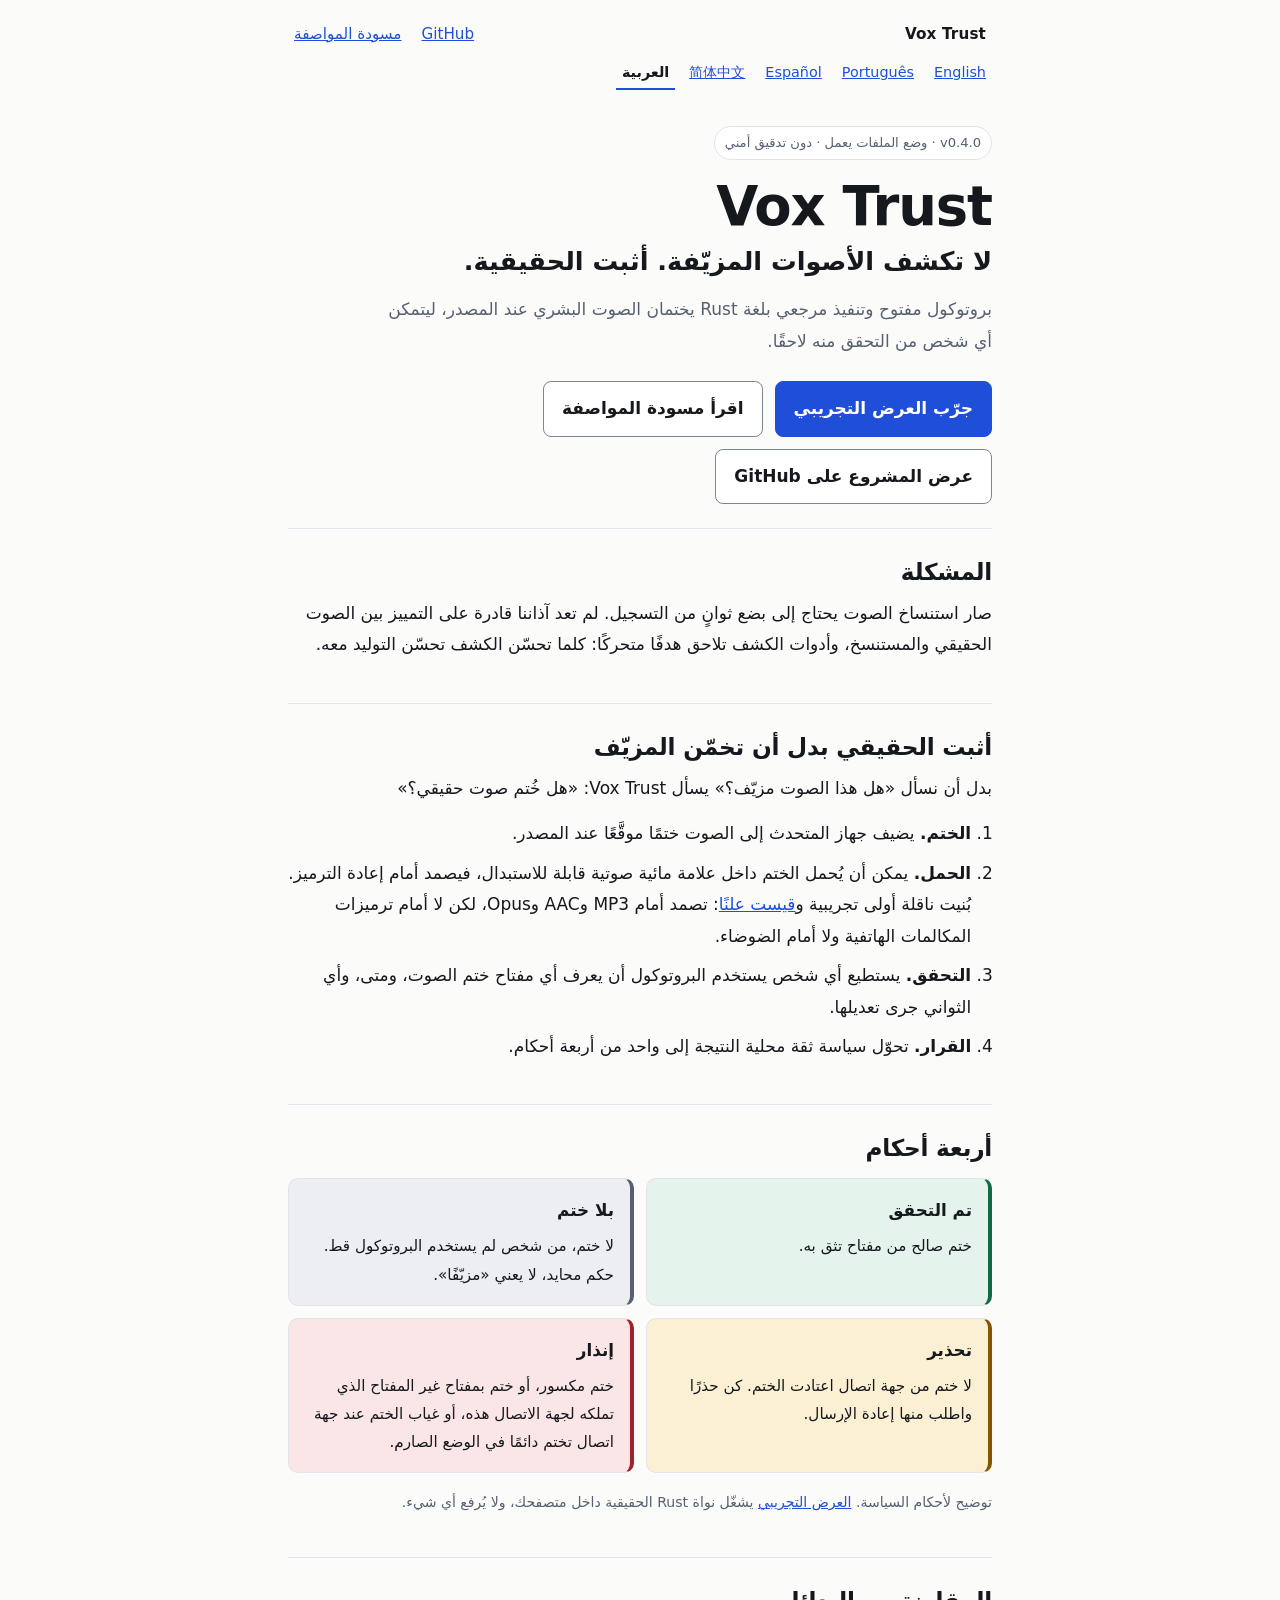
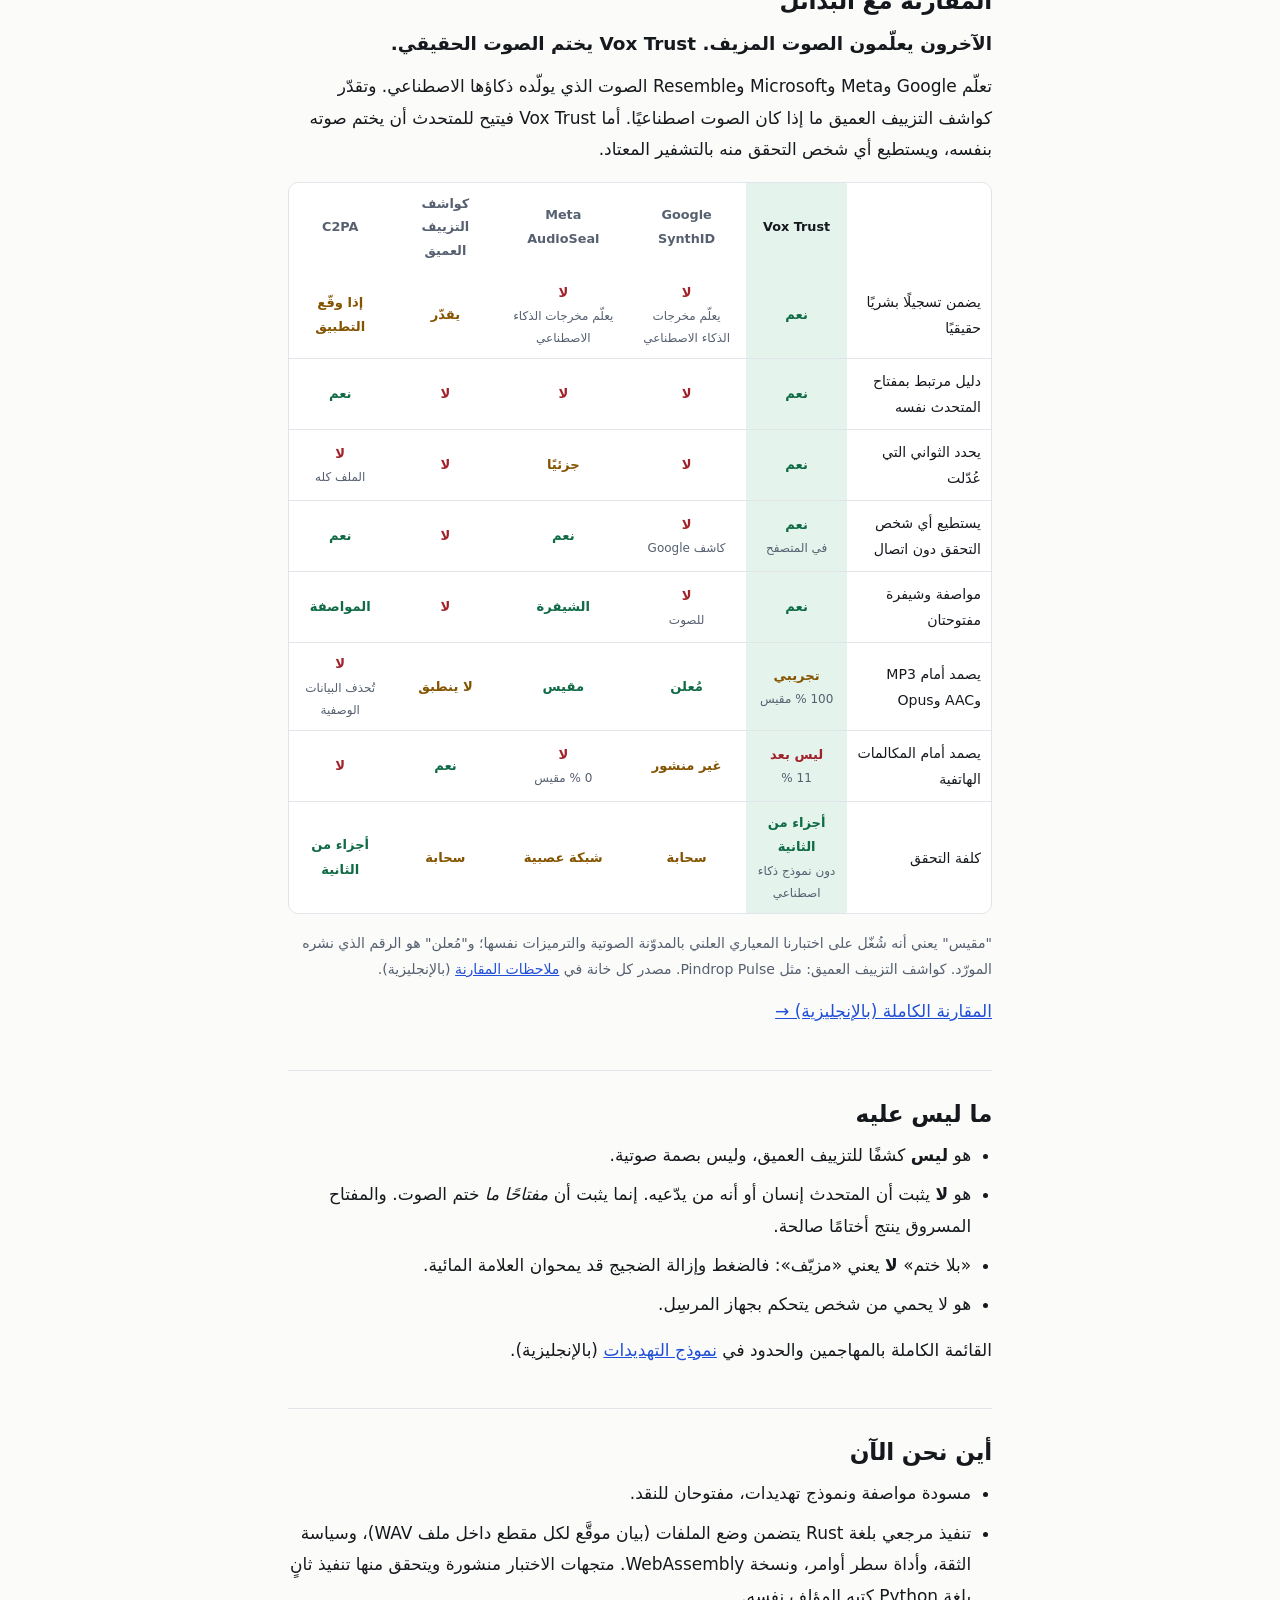
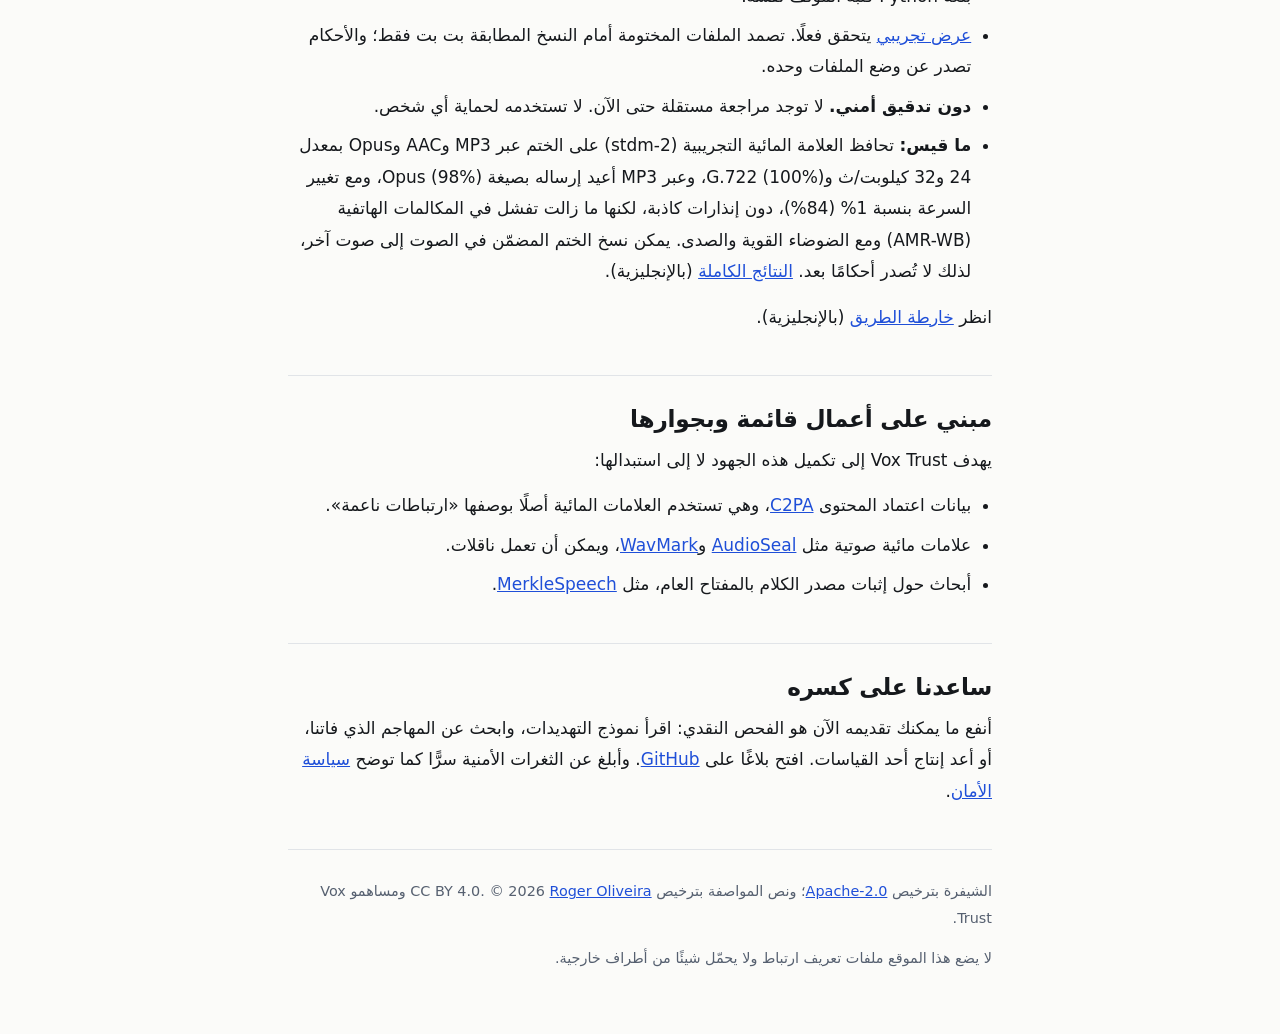
==== commit cd40aee3: "Site: voice-cloning scam guide and comparison page (EN, PT), linked from the home pages and the site" ====
--- a/ar/index.html
+++ b/ar/index.html
@@ -239,6 +239,7 @@
       <p>تعلّم Google وMeta وMicrosoft وResemble الصوت الذي يولّده ذكاؤها الاصطناعي. وتقدّر كواشف التزييف العميق ما إذا كان الصوت اصطناعيًا. أما Vox Trust فيتيح للمتحدث أن يختم صوته بنفسه، ويستطيع أي شخص التحقق منه بالتشفير المعتاد.</p>
       <div class="cmp-wrap"><table class="cmp"><thead><tr><th scope="col"></th><th scope="col" class="us">Vox Trust</th><th scope="col">Google SynthID</th><th scope="col">Meta AudioSeal</th><th scope="col">كواشف التزييف العميق</th><th scope="col">C2PA</th></tr></thead><tbody><tr><th scope="row">يضمن تسجيلًا بشريًا حقيقيًا</th><td class="us"><span class="y">نعم</span></td><td><span class="n">لا</span><small>يعلّم مخرجات الذكاء الاصطناعي</small></td><td><span class="n">لا</span><small>يعلّم مخرجات الذكاء الاصطناعي</small></td><td><span class="p">يقدّر</span></td><td><span class="p">إذا وقّع التطبيق</span></td></tr><tr><th scope="row">دليل مرتبط بمفتاح المتحدث نفسه</th><td class="us"><span class="y">نعم</span></td><td><span class="n">لا</span></td><td><span class="n">لا</span></td><td><span class="n">لا</span></td><td><span class="y">نعم</span></td></tr><tr><th scope="row">يحدد الثواني التي عُدّلت</th><td class="us"><span class="y">نعم</span></td><td><span class="n">لا</span></td><td><span class="p">جزئيًا</span></td><td><span class="n">لا</span></td><td><span class="n">لا</span><small>الملف كله</small></td></tr><tr><th scope="row">يستطيع أي شخص التحقق دون اتصال</th><td class="us"><span class="y">نعم</span><small>في المتصفح</small></td><td><span class="n">لا</span><small>كاشف Google</small></td><td><span class="y">نعم</span></td><td><span class="n">لا</span></td><td><span class="y">نعم</span></td></tr><tr><th scope="row">مواصفة وشيفرة مفتوحتان</th><td class="us"><span class="y">نعم</span></td><td><span class="n">لا</span><small>للصوت</small></td><td><span class="y">الشيفرة</span></td><td><span class="n">لا</span></td><td><span class="y">المواصفة</span></td></tr><tr><th scope="row">يصمد أمام MP3 وAAC وOpus</th><td class="us"><span class="p">تجريبي</span><small>100 % مقيس</small></td><td><span class="y">مُعلن</span></td><td><span class="y">مقيس</span></td><td><span class="p">لا ينطبق</span></td><td><span class="n">لا</span><small>تُحذف البيانات الوصفية</small></td></tr><tr><th scope="row">يصمد أمام المكالمات الهاتفية</th><td class="us"><span class="n">ليس بعد</span><small>11 %</small></td><td><span class="p">غير منشور</span></td><td><span class="n">لا</span><small>0 % مقيس</small></td><td><span class="y">نعم</span></td><td><span class="n">لا</span></td></tr><tr><th scope="row">كلفة التحقق</th><td class="us"><span class="y">أجزاء من الثانية</span><small>دون نموذج ذكاء اصطناعي</small></td><td><span class="p">سحابة</span></td><td><span class="p">شبكة عصبية</span></td><td><span class="p">سحابة</span></td><td><span class="y">أجزاء من الثانية</span></td></tr></tbody></table></div>
       <p class="note">"مقيس" يعني أنه شُغّل على اختبارنا المعياري العلني بالمدوّنة الصوتية والترميزات نفسها؛ و"مُعلن" هو الرقم الذي نشره المورّد. كواشف التزييف العميق: مثل Pindrop Pulse. مصدر كل خانة في <a href="https://github.com/vox-trust/vox-trust/blob/main/docs/COMPARISON.md">ملاحظات المقارنة</a> (بالإنجليزية).</p>
+      <p class="more"><a href="/compare/">المقارنة الكاملة (بالإنجليزية) →</a></p>
     </section>
 
     <section aria-labelledby="not">
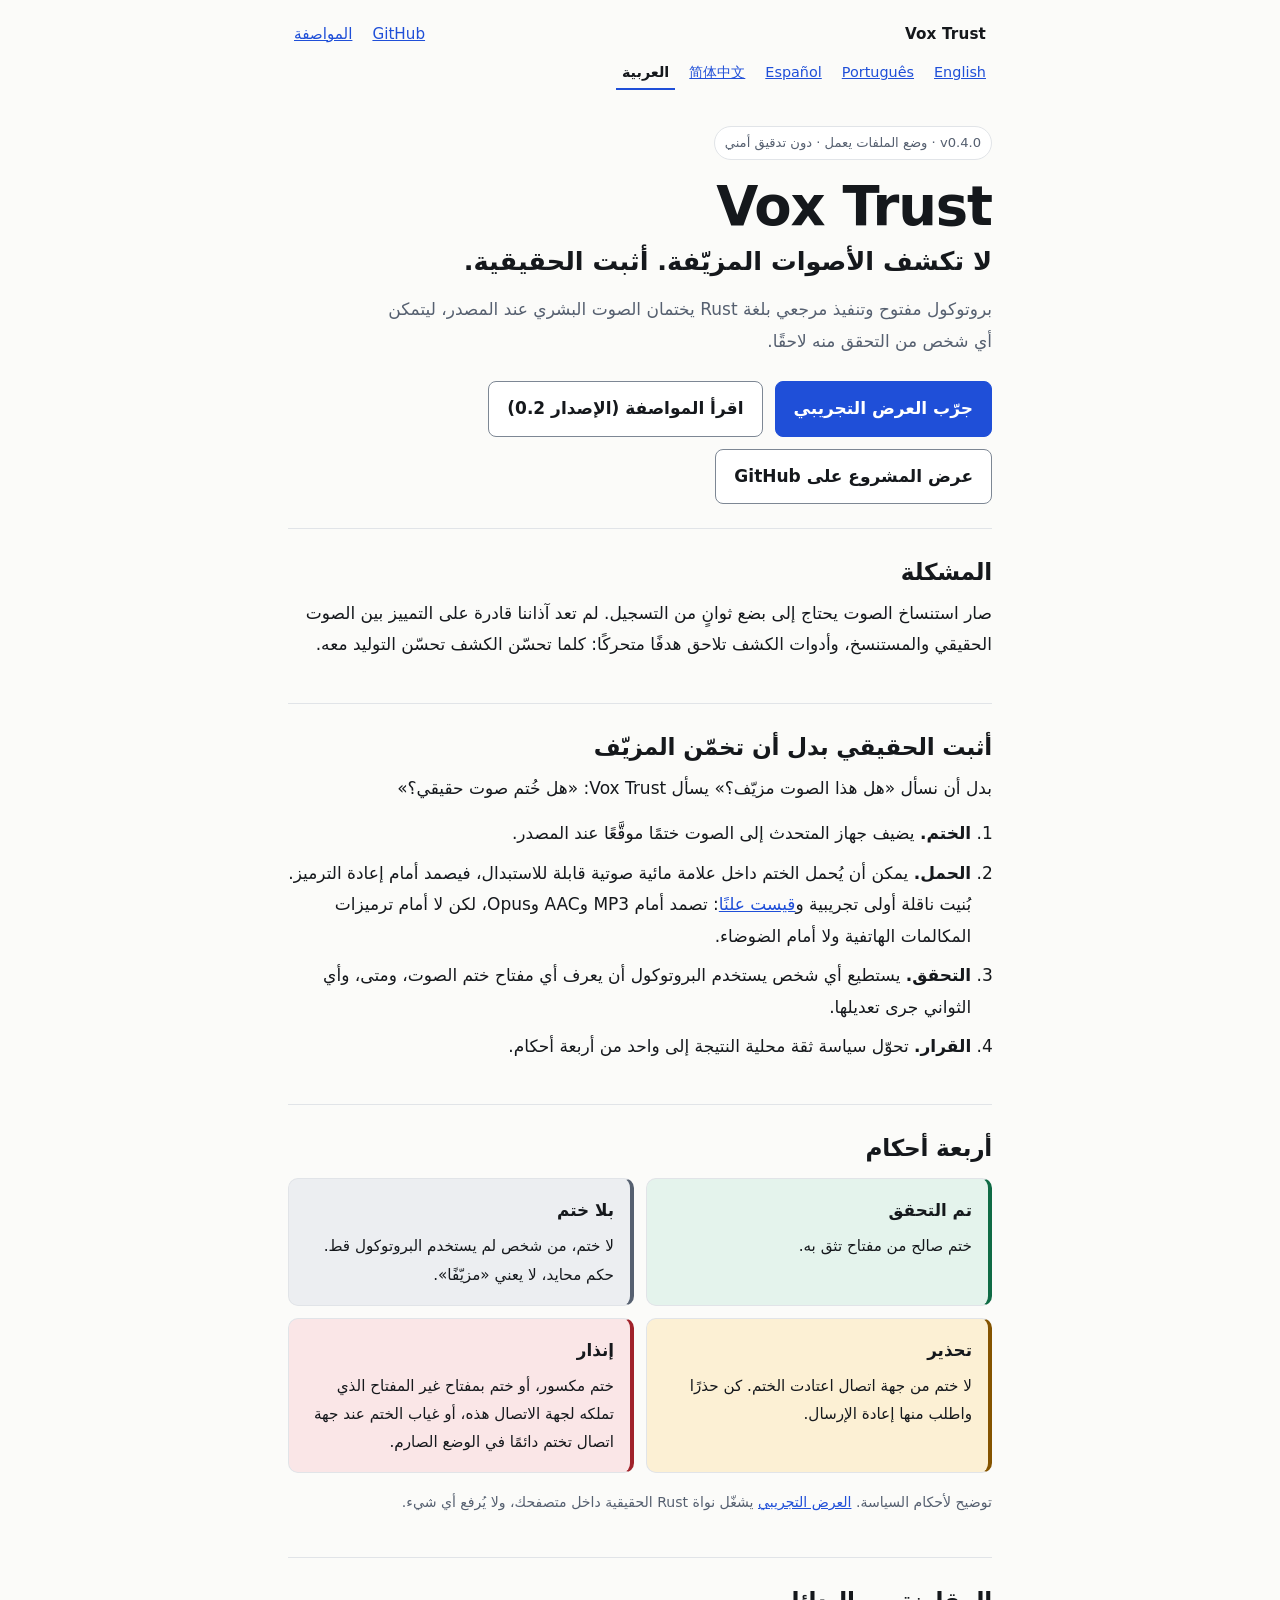
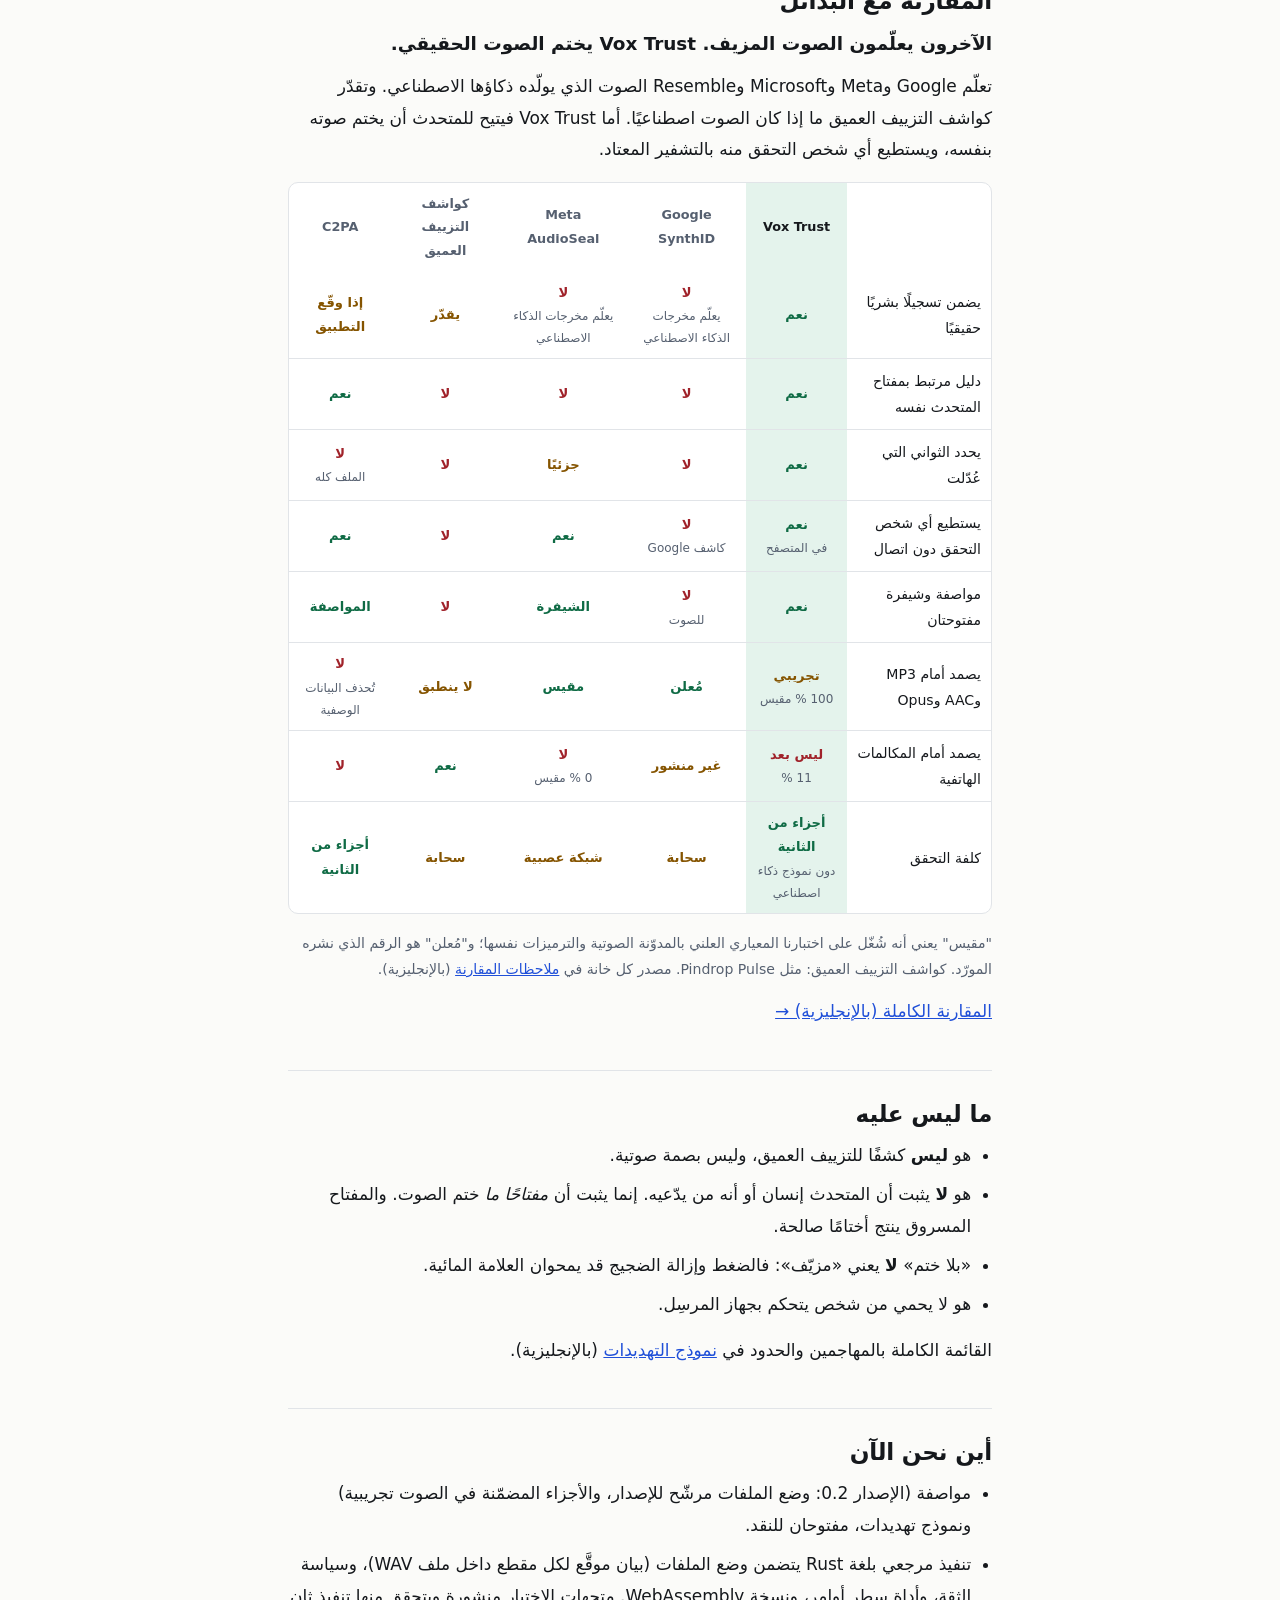
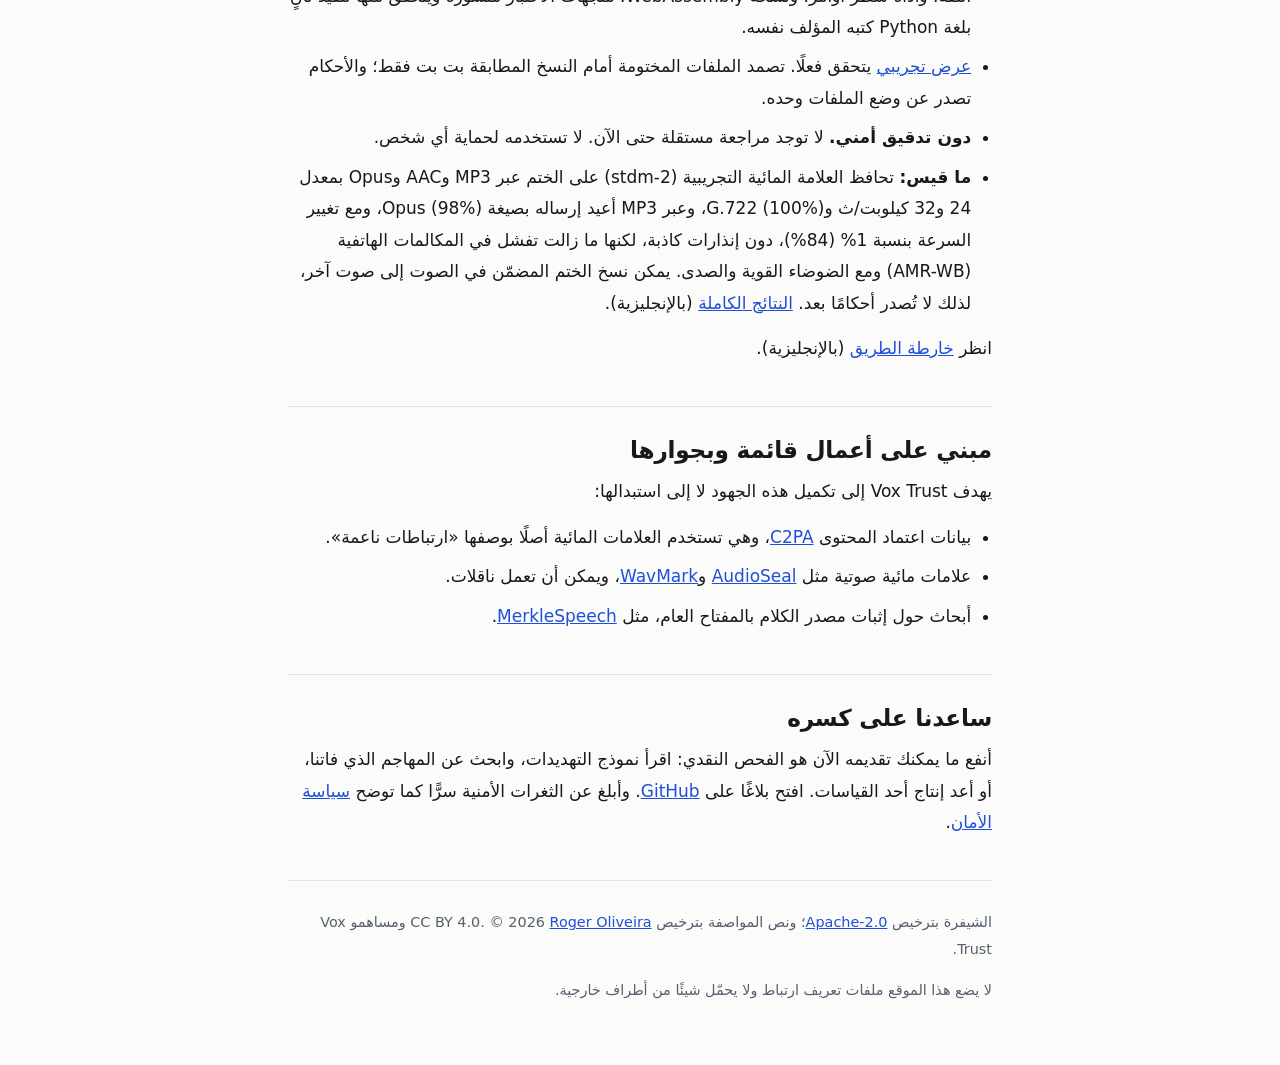
==== commit 9cd53d9b: "Site: link the specification as version 0.2 instead of 'draft' (five languages)" ====
--- a/ar/index.html
+++ b/ar/index.html
@@ -168,7 +168,7 @@
     <a class="brand" href="/ar/">Vox Trust</a>
     <nav aria-label="التنقل الرئيسي">
       <a href="https://github.com/vox-trust/vox-trust">GitHub</a>
-      <a href="https://github.com/vox-trust/vox-trust/blob/main/spec/SPEC.md">مسودة المواصفة</a>
+      <a href="https://github.com/vox-trust/vox-trust/blob/main/spec/SPEC.md">المواصفة</a>
     </nav>
   </header>
   <nav class="langs" aria-label="اللغة">
@@ -189,7 +189,7 @@
       <p class="lead">بروتوكول مفتوح وتنفيذ مرجعي بلغة Rust يختمان الصوت البشري عند المصدر، ليتمكن أي شخص من التحقق منه لاحقًا.</p>
       <div class="actions">
         <a class="btn primary" href="/demo/?lang=ar">جرّب العرض التجريبي</a>
-        <a class="btn" href="https://github.com/vox-trust/vox-trust/blob/main/spec/SPEC.md">اقرأ مسودة المواصفة</a>
+        <a class="btn" href="https://github.com/vox-trust/vox-trust/blob/main/spec/SPEC.md">اقرأ المواصفة (الإصدار 0.2)</a>
         <a class="btn" href="https://github.com/vox-trust/vox-trust">عرض المشروع على GitHub</a>
       </div>
     </div>
@@ -256,7 +256,7 @@
     <section aria-labelledby="status">
       <h2 id="status">أين نحن الآن</h2>
       <ul>
-        <li>مسودة مواصفة ونموذج تهديدات، مفتوحان للنقد.</li>
+        <li>مواصفة (الإصدار 0.2: وضع الملفات مرشّح للإصدار، والأجزاء المضمّنة في الصوت تجريبية) ونموذج تهديدات، مفتوحان للنقد.</li>
         <li>تنفيذ مرجعي بلغة Rust يتضمن وضع الملفات (بيان موقَّع لكل مقطع داخل ملف WAV)، وسياسة الثقة، وأداة سطر أوامر، ونسخة WebAssembly. متجهات الاختبار منشورة ويتحقق منها تنفيذ ثانٍ بلغة Python كتبه المؤلف نفسه.</li>
         <li><a href="/demo/?lang=ar">عرض تجريبي</a> يتحقق فعلًا. تصمد الملفات المختومة أمام النسخ المطابقة بت بت فقط؛ والأحكام تصدر عن وضع الملفات وحده.</li>
         <li><strong>دون تدقيق أمني.</strong> لا توجد مراجعة مستقلة حتى الآن. لا تستخدمه لحماية أي شخص.</li>
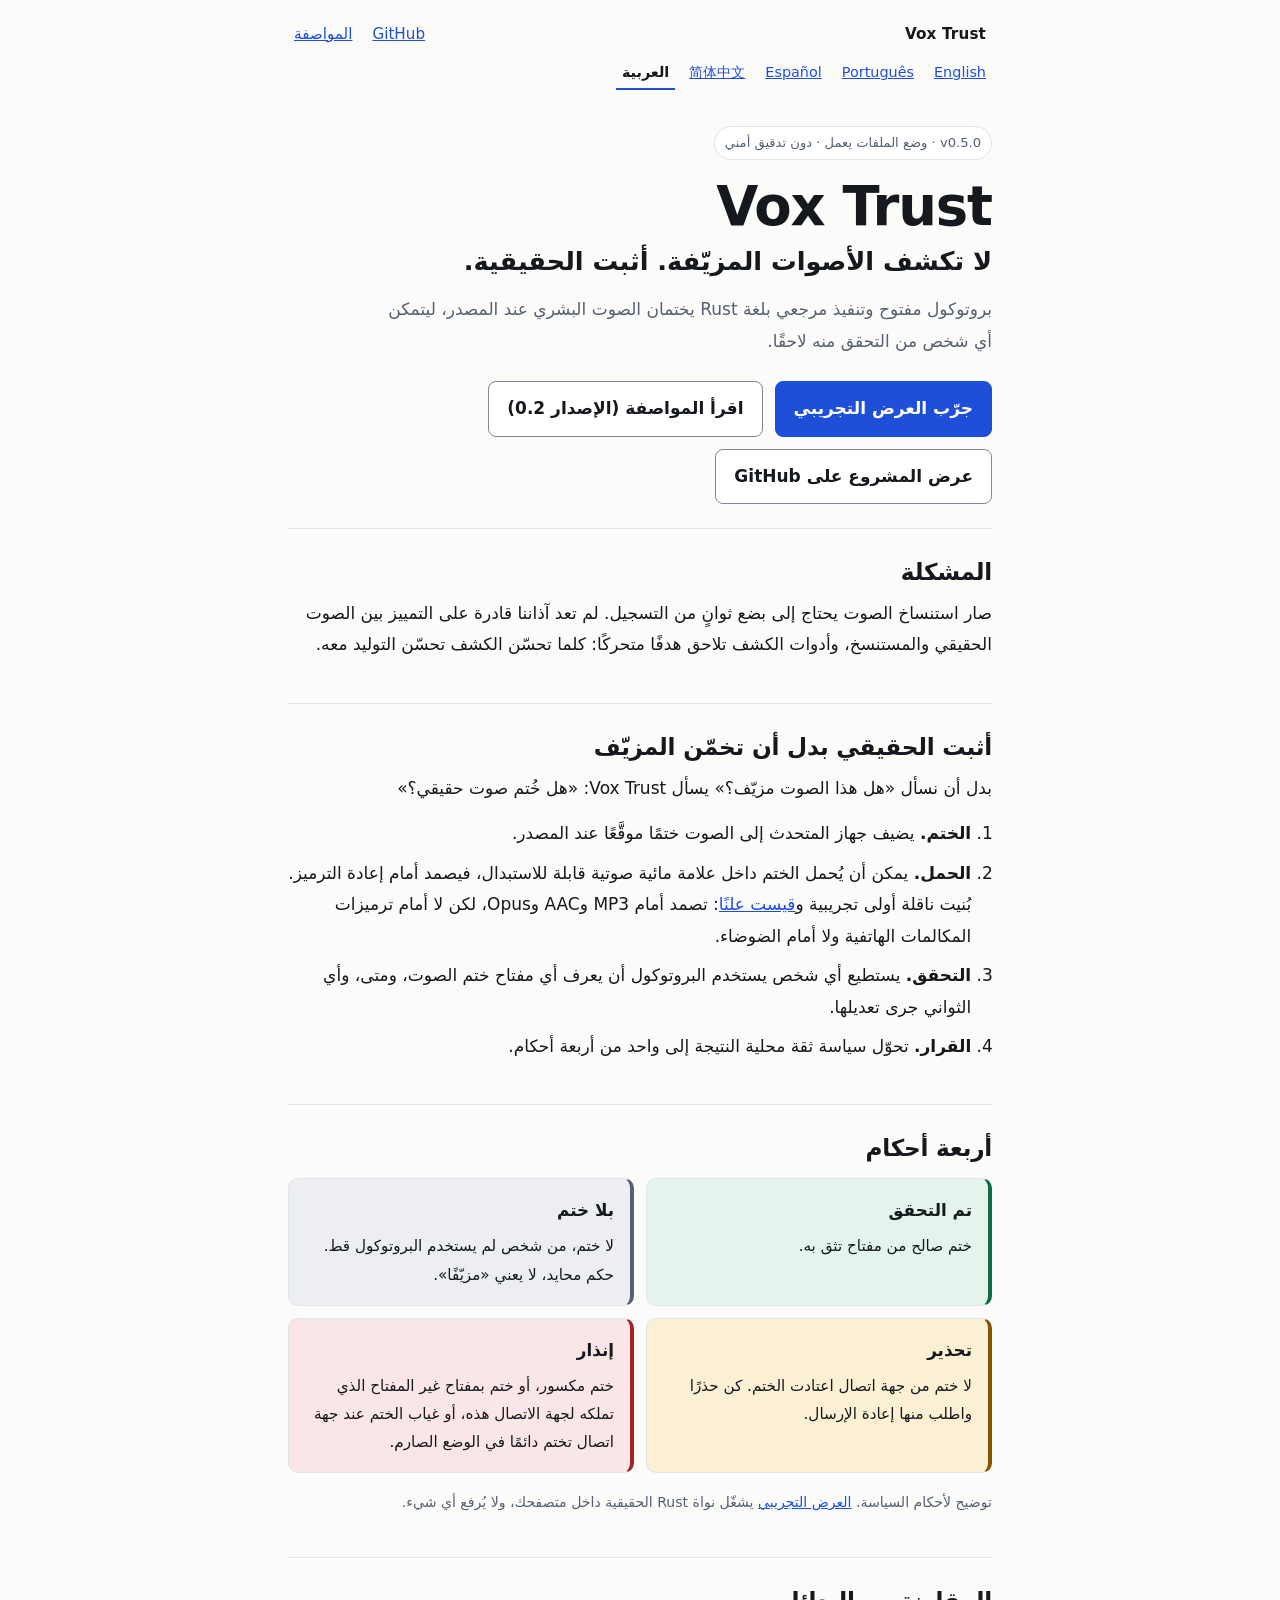
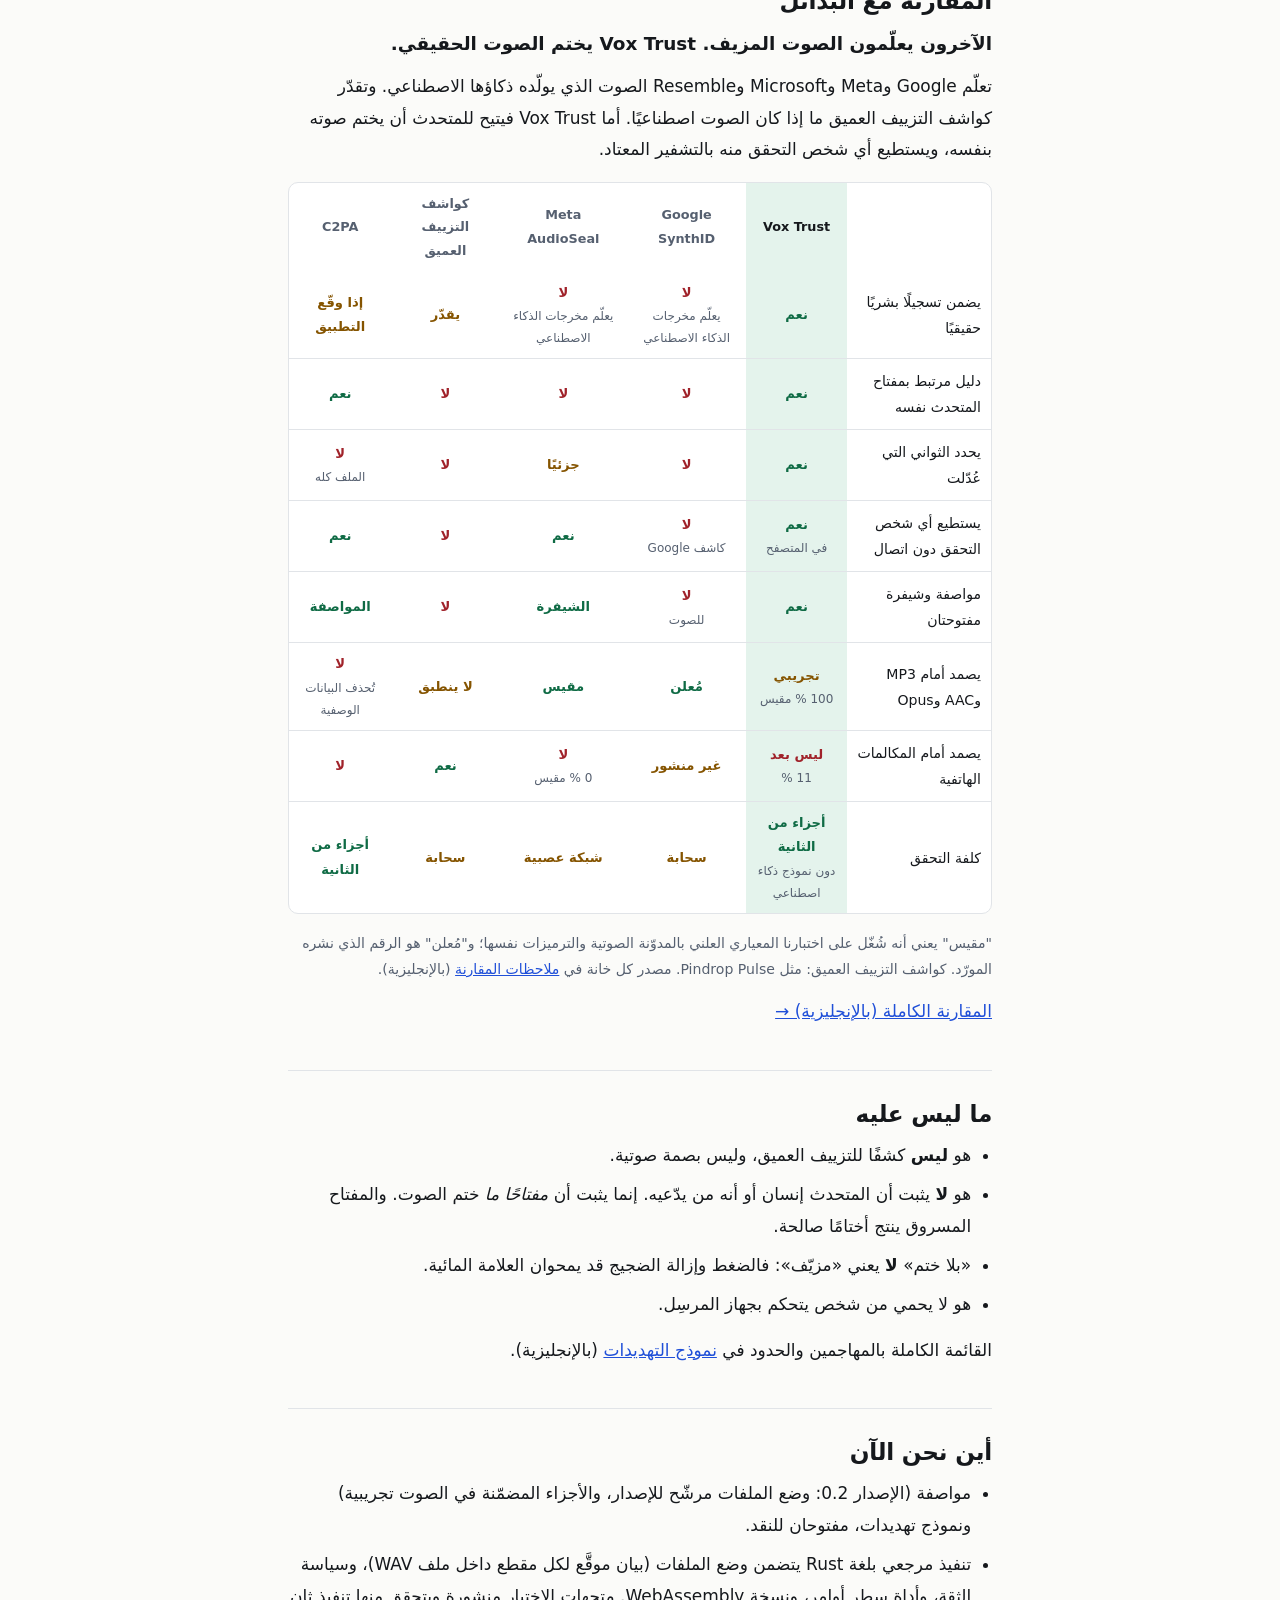
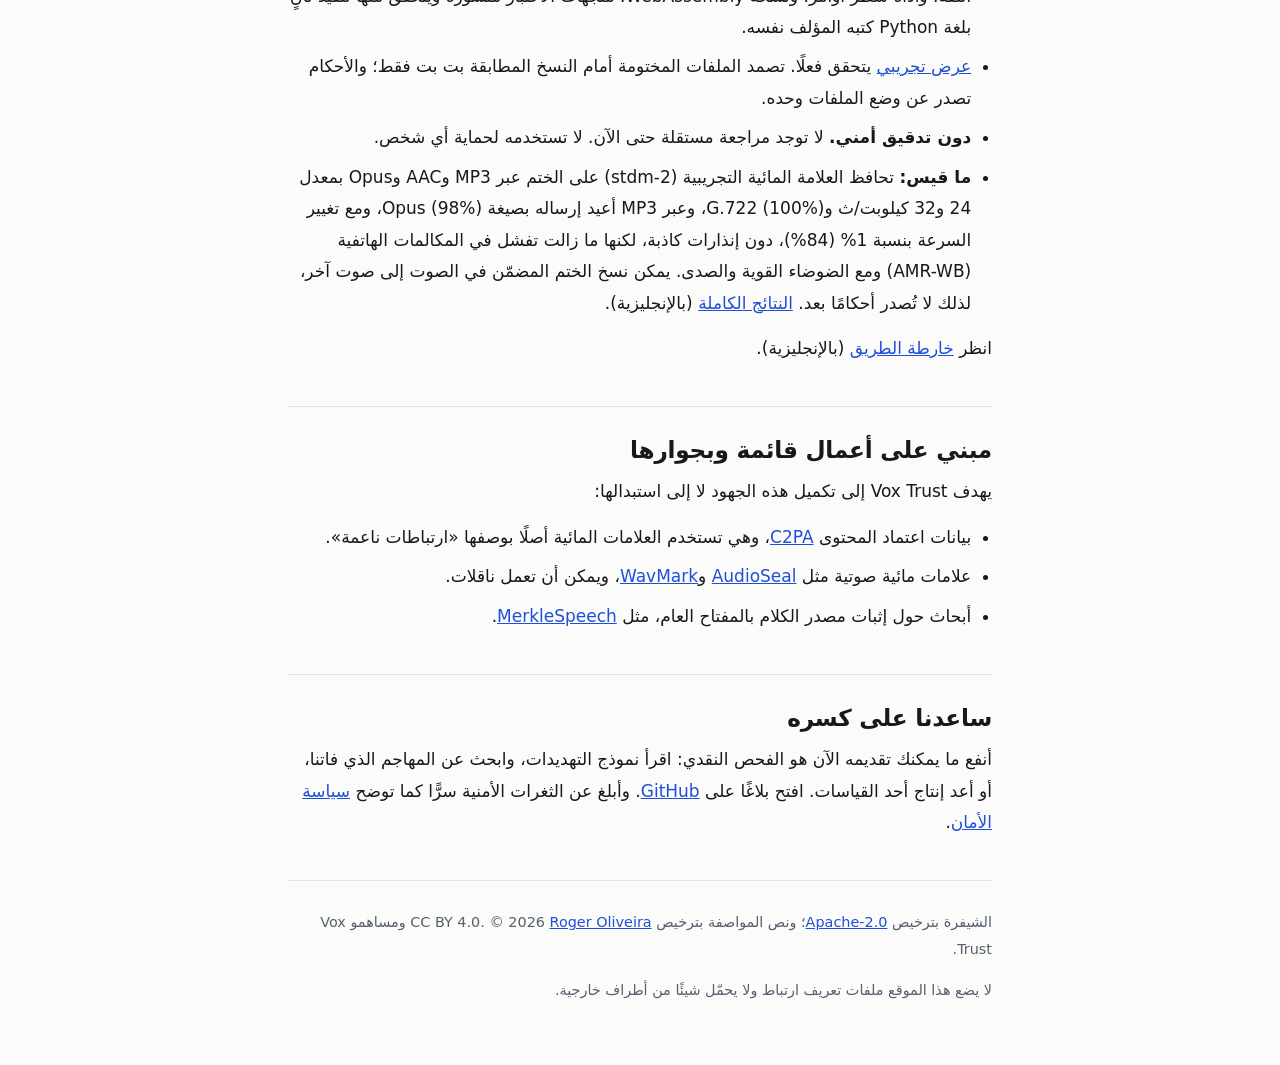
==== commit 6da71690: "Site: v0.5.0 (five languages); demo built from the v0.5.0 release" ====
--- a/ar/index.html
+++ b/ar/index.html
@@ -81,7 +81,7 @@
    "codeRepository": "https://github.com/vox-trust/vox-trust",
    "programmingLanguage": "Rust",
    "license": "https://www.apache.org/licenses/LICENSE-2.0",
-   "version": "0.4.0",
+   "version": "0.5.0",
    "author": {
     "@type": "Person",
     "name": "Roger Oliveira",
@@ -183,7 +183,7 @@
 
   <main id="main">
     <div class="hero">
-      <span class="chip">v0.4.0 · وضع الملفات يعمل · دون تدقيق أمني</span>
+      <span class="chip">v0.5.0 · وضع الملفات يعمل · دون تدقيق أمني</span>
       <h1>Vox Trust</h1>
       <p class="tag">لا تكشف الأصوات المزيّفة. أثبت الحقيقية.</p>
       <p class="lead">بروتوكول مفتوح وتنفيذ مرجعي بلغة Rust يختمان الصوت البشري عند المصدر، ليتمكن أي شخص من التحقق منه لاحقًا.</p>
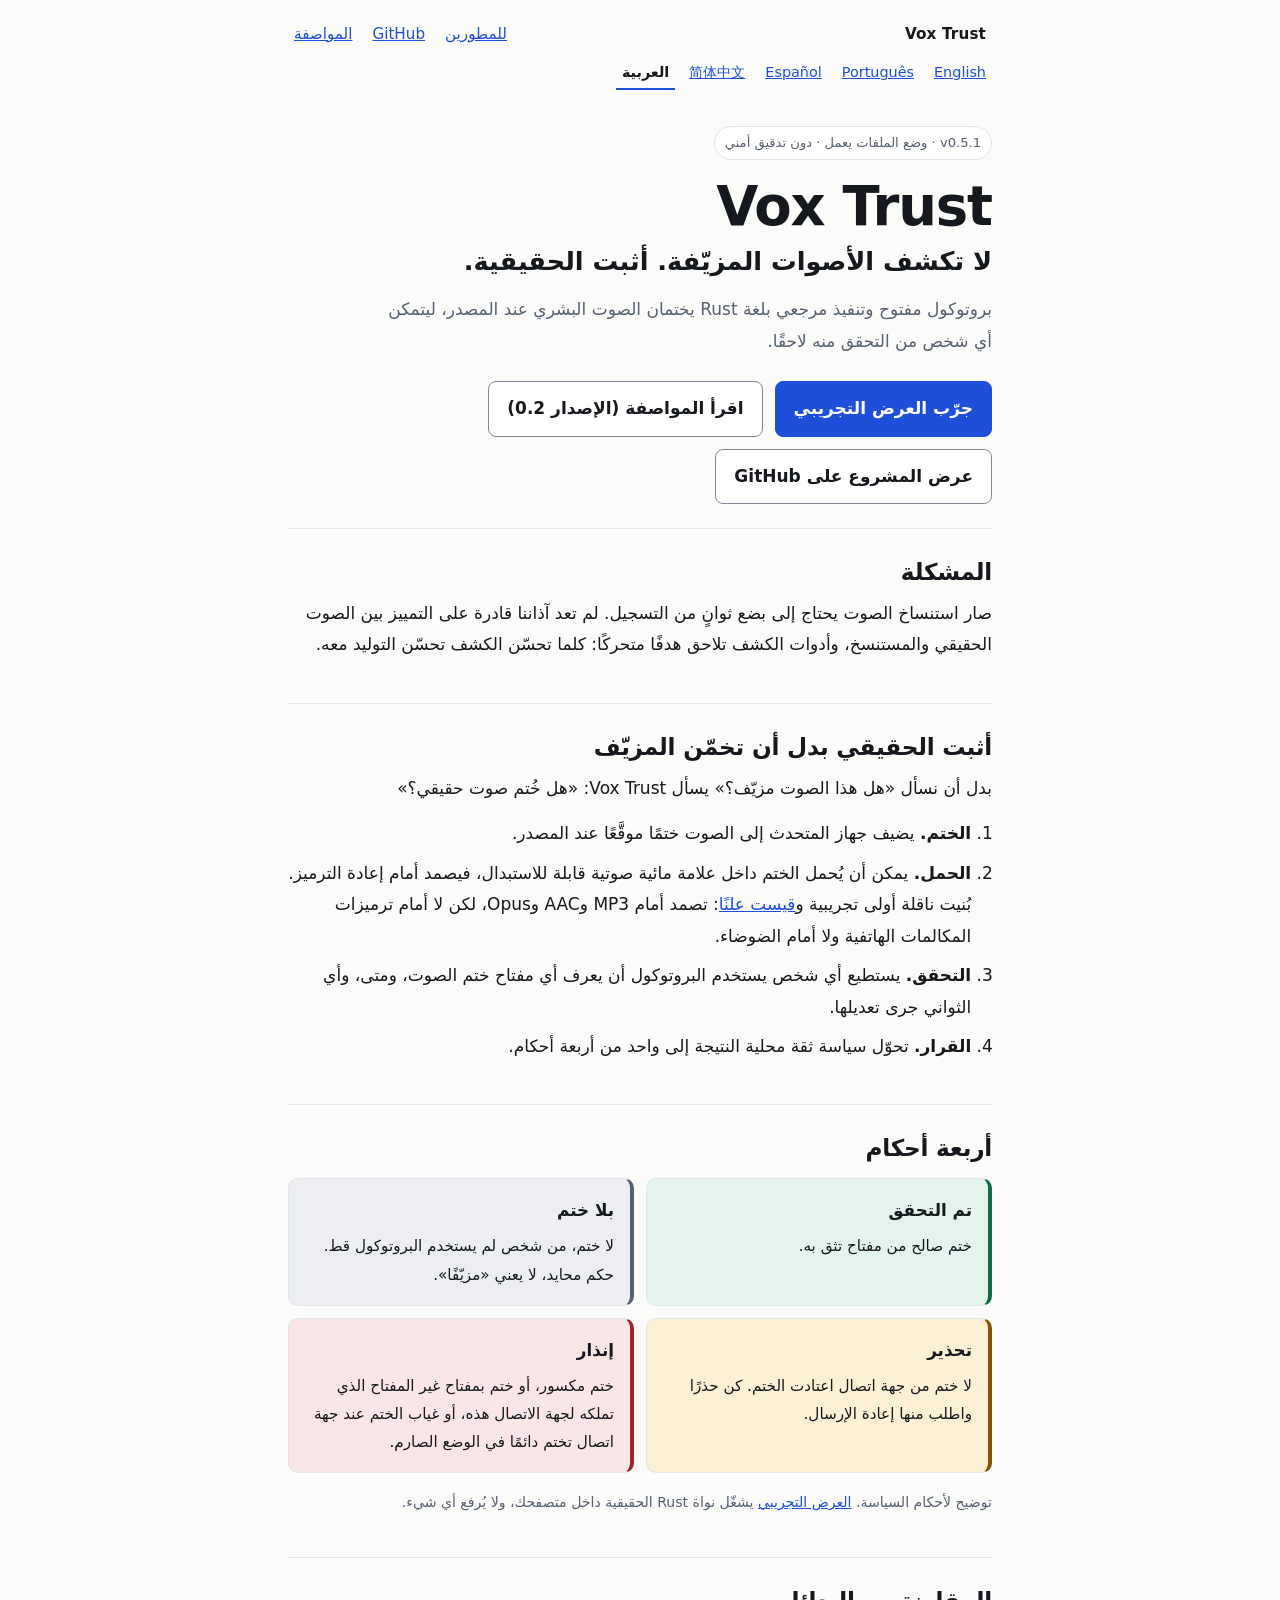
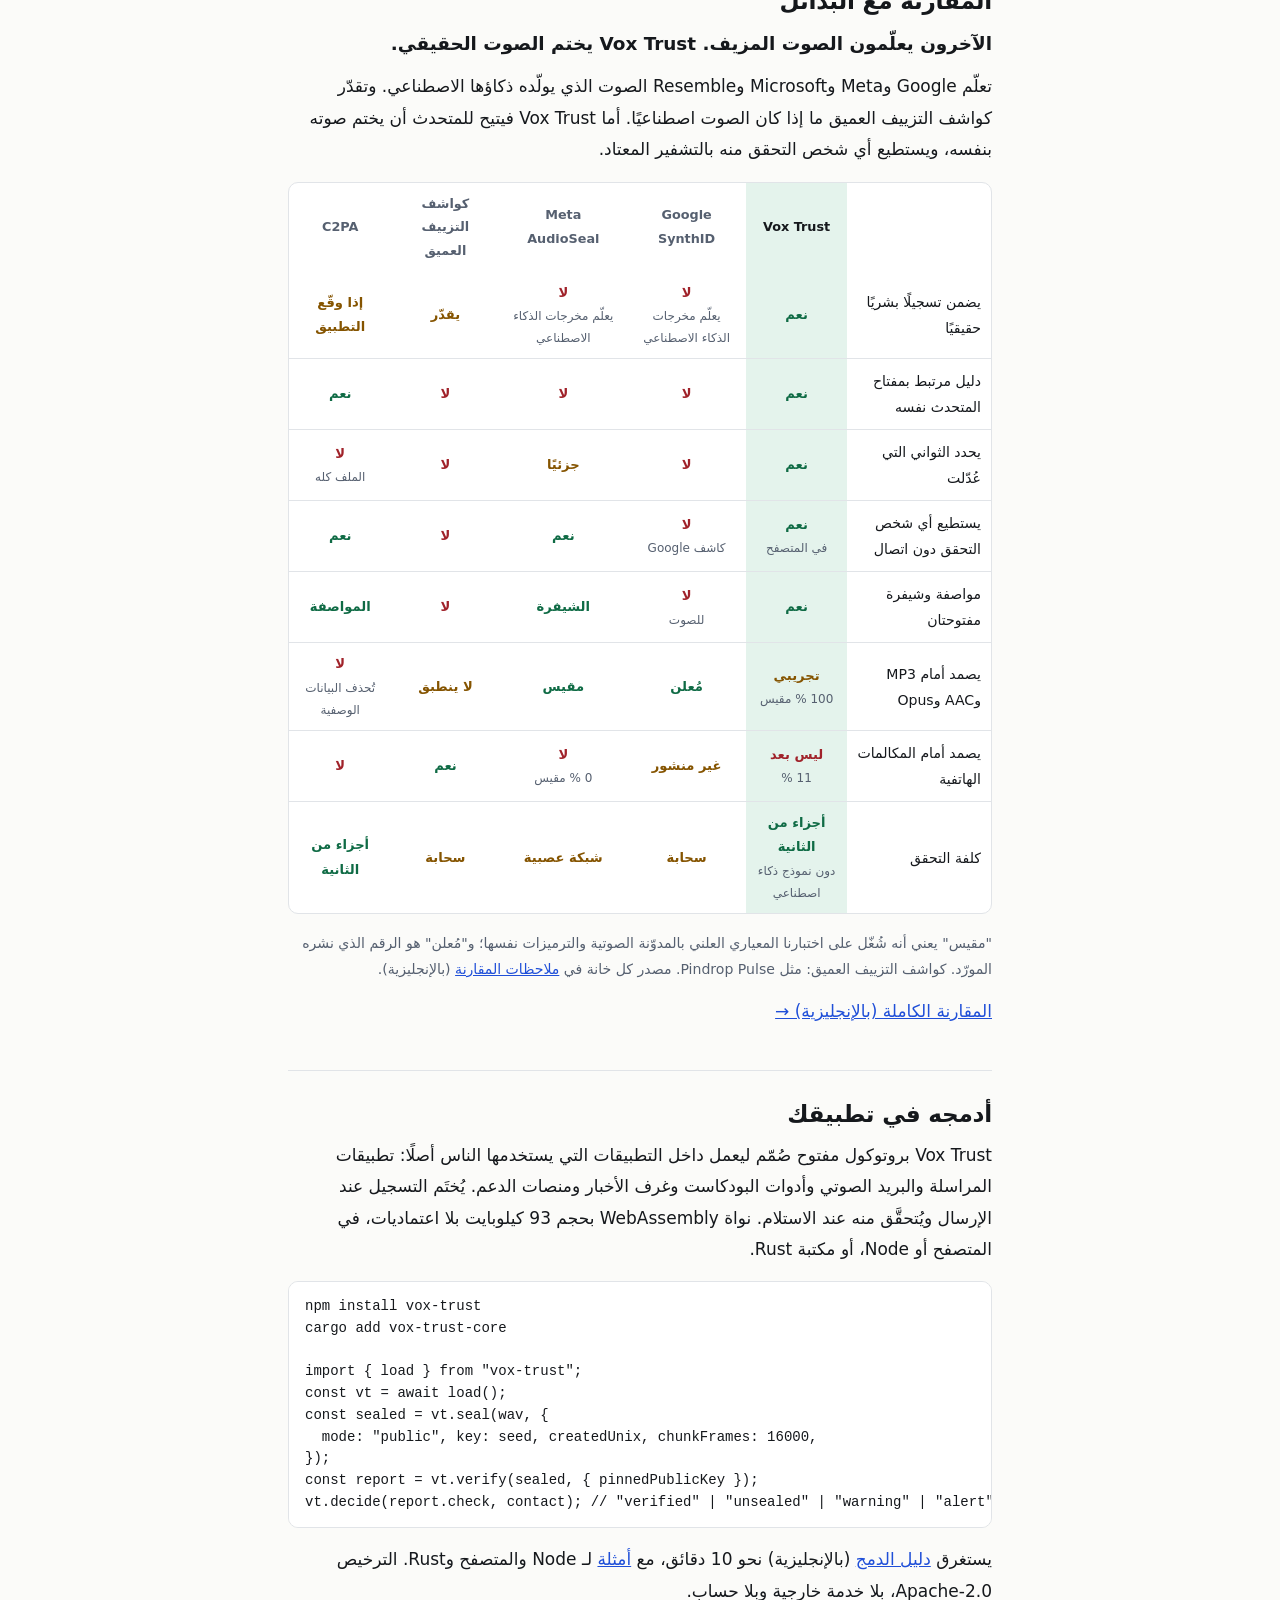
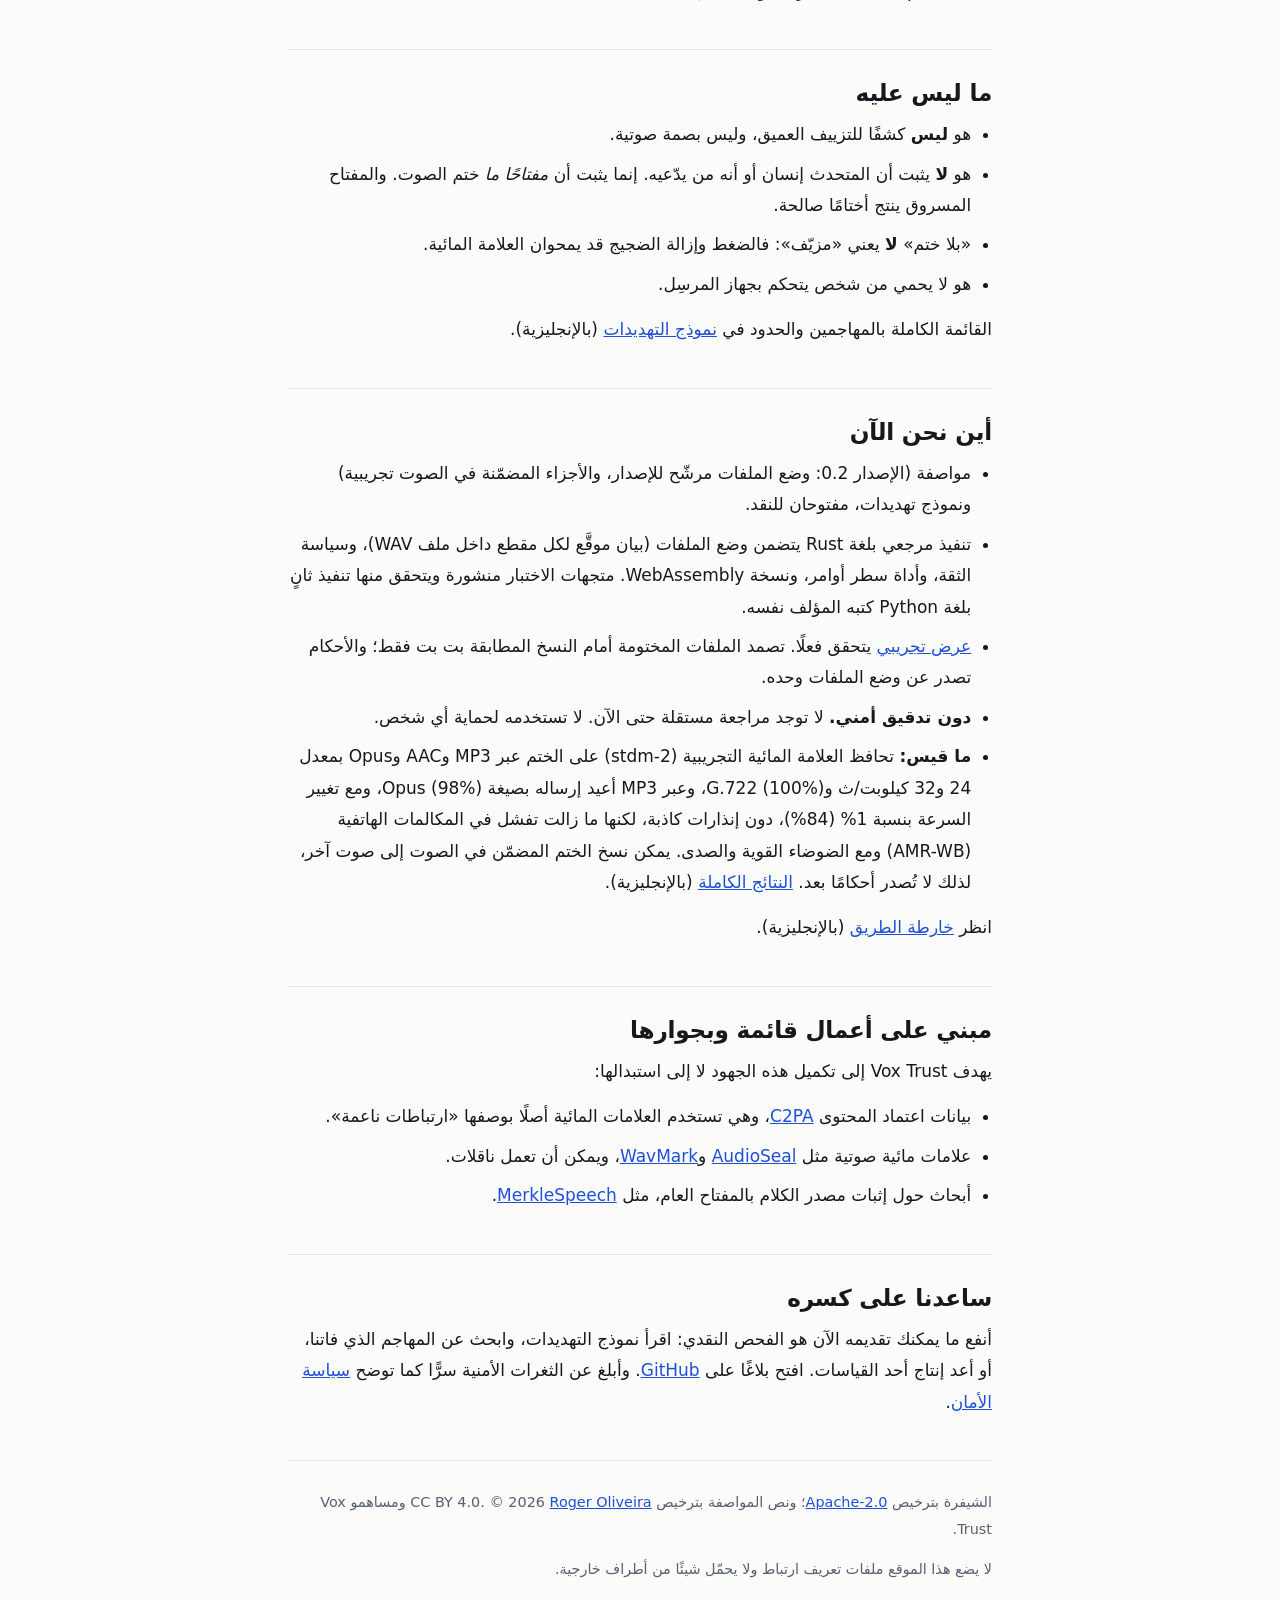
==== commit dfec1c7b: "Site: v0.5.1, a section for developers (five languages); demo built from the v0.5.1 release" ====
--- a/ar/index.html
+++ b/ar/index.html
@@ -81,7 +81,7 @@
    "codeRepository": "https://github.com/vox-trust/vox-trust",
    "programmingLanguage": "Rust",
    "license": "https://www.apache.org/licenses/LICENSE-2.0",
-   "version": "0.5.0",
+   "version": "0.5.1",
    "author": {
     "@type": "Person",
     "name": "Roger Oliveira",
@@ -143,6 +143,8 @@
 .card.neutral{background:var(--neutral-bg);border-inline-start-color:var(--muted)}
 .card.warn{background:var(--warn-bg);border-inline-start-color:var(--warn)}
 .card.bad{background:var(--bad-bg);border-inline-start-color:var(--bad)}
+.dev{overflow-x:auto;margin:16px 0;padding:14px 16px;border:1px solid var(--border);border-radius:10px;background:var(--card);font:14px/1.55 ui-monospace,SFMono-Regular,Menlo,Consolas,monospace;direction:ltr;text-align:left}
+.dev code{background:none;padding:0;font:inherit}
 .note{font-size:.88rem;color:var(--muted)}
 code{background:var(--code);padding:1px 6px;border-radius:5px;font-size:.92em}
 footer{padding:28px 0 48px;border-top:1px solid var(--border);color:var(--muted);font-size:.9rem}
@@ -167,6 +169,7 @@
   <header class="top">
     <a class="brand" href="/ar/">Vox Trust</a>
     <nav aria-label="التنقل الرئيسي">
+      <a href="#developers">للمطورين</a>
       <a href="https://github.com/vox-trust/vox-trust">GitHub</a>
       <a href="https://github.com/vox-trust/vox-trust/blob/main/spec/SPEC.md">المواصفة</a>
     </nav>
@@ -183,7 +186,7 @@
 
   <main id="main">
     <div class="hero">
-      <span class="chip">v0.5.0 · وضع الملفات يعمل · دون تدقيق أمني</span>
+      <span class="chip">v0.5.1 · وضع الملفات يعمل · دون تدقيق أمني</span>
       <h1>Vox Trust</h1>
       <p class="tag">لا تكشف الأصوات المزيّفة. أثبت الحقيقية.</p>
       <p class="lead">بروتوكول مفتوح وتنفيذ مرجعي بلغة Rust يختمان الصوت البشري عند المصدر، ليتمكن أي شخص من التحقق منه لاحقًا.</p>
@@ -242,6 +245,22 @@
       <p class="more"><a href="/compare/">المقارنة الكاملة (بالإنجليزية) →</a></p>
     </section>
 
+    <section aria-labelledby="developers">
+      <h2 id="developers">أدمجه في تطبيقك</h2>
+      <p>Vox Trust بروتوكول مفتوح صُمّم ليعمل داخل التطبيقات التي يستخدمها الناس أصلًا: تطبيقات المراسلة والبريد الصوتي وأدوات البودكاست وغرف الأخبار ومنصات الدعم. يُختَم التسجيل عند الإرسال ويُتحقَّق منه عند الاستلام. نواة WebAssembly بحجم 93 كيلوبايت بلا اعتماديات، في المتصفح أو Node، أو مكتبة Rust.</p>
+      <pre class="dev" dir="ltr" translate="no"><code>npm install vox-trust
+cargo add vox-trust-core
+
+import { load } from &quot;vox-trust&quot;;
+const vt = await load();
+const sealed = vt.seal(wav, {
+  mode: &quot;public&quot;, key: seed, createdUnix, chunkFrames: 16000,
+});
+const report = vt.verify(sealed, { pinnedPublicKey });
+vt.decide(report.check, contact); // &quot;verified&quot; | &quot;unsealed&quot; | &quot;warning&quot; | &quot;alert&quot;</code></pre>
+      <p>يستغرق <a href="https://github.com/vox-trust/vox-trust/blob/main/docs/INTEGRATION.md">دليل الدمج</a> (بالإنجليزية) نحو 10 دقائق، مع <a href="https://github.com/vox-trust/vox-trust/tree/main/examples">أمثلة</a> لـ Node والمتصفح وRust. الترخيص Apache-2.0، بلا خدمة خارجية وبلا حساب.</p>
+    </section>
+
     <section aria-labelledby="not">
       <h2 id="not">ما ليس عليه</h2>
       <ul>
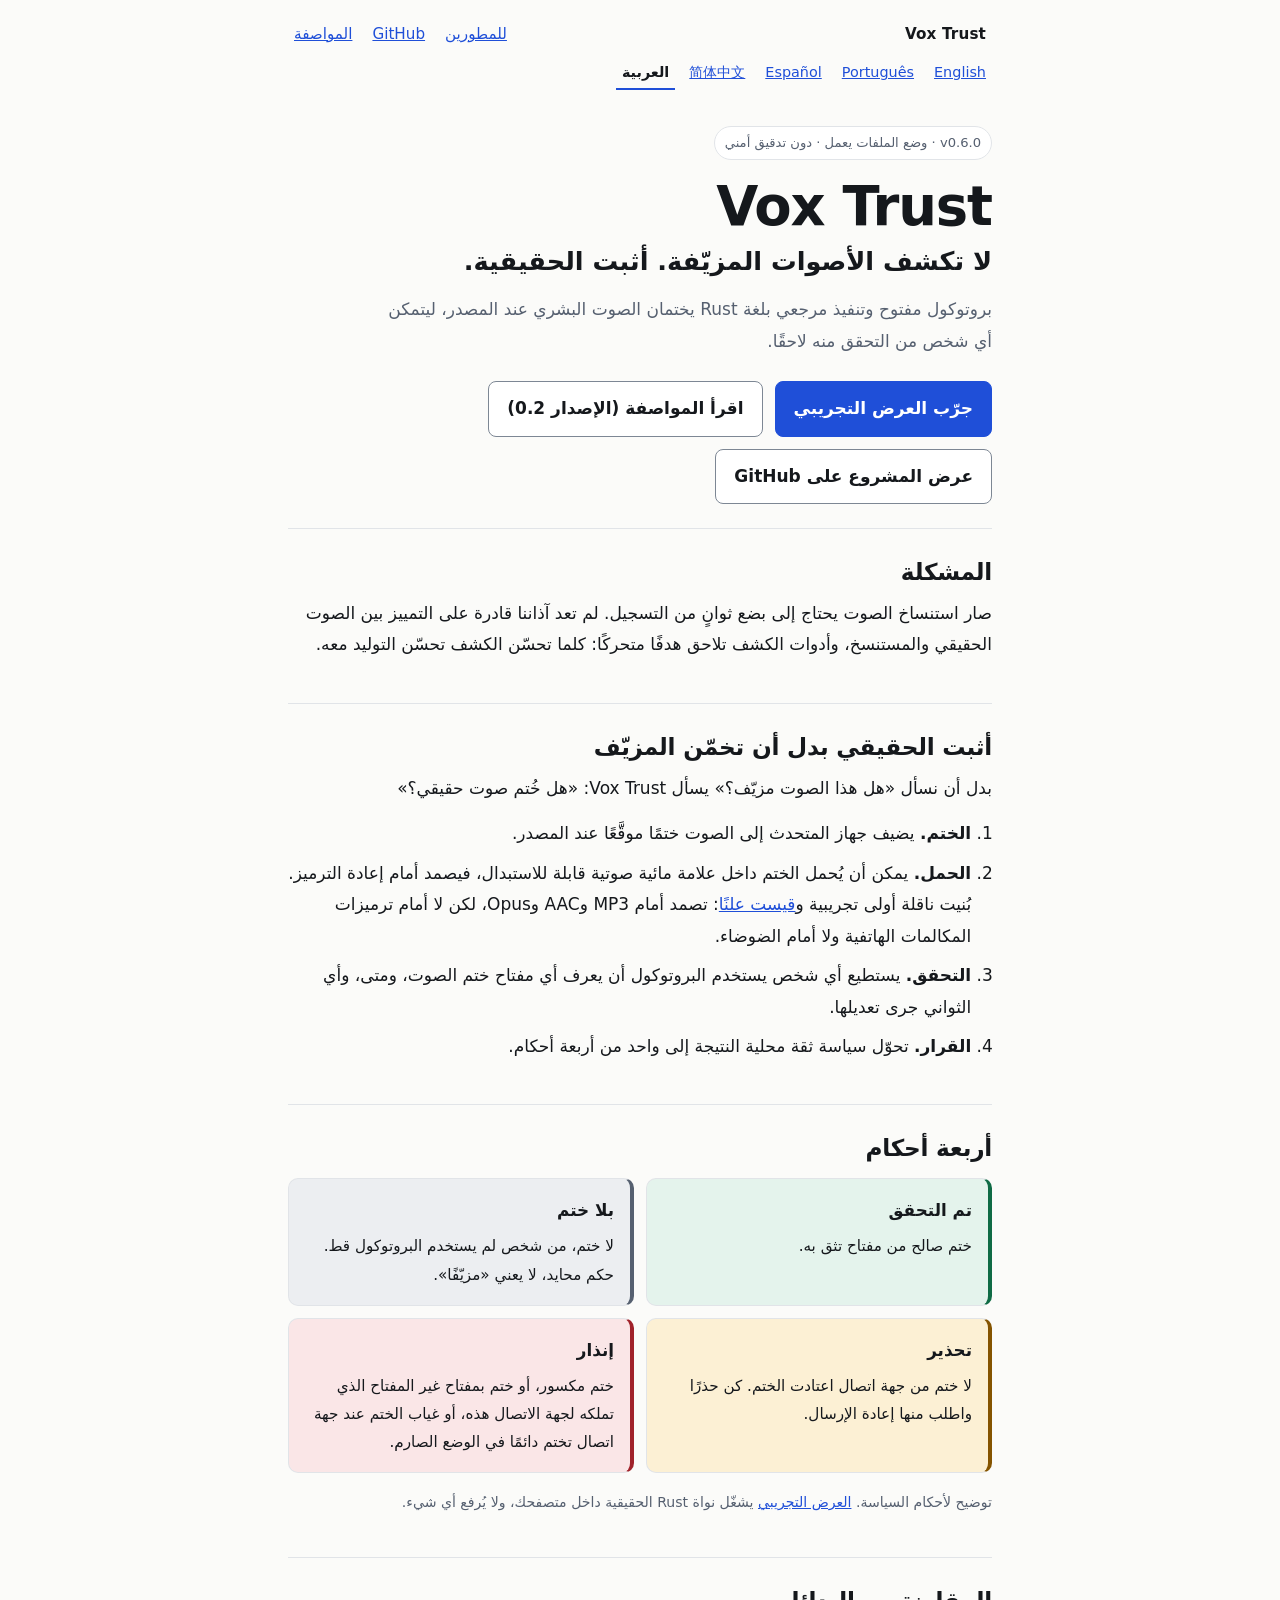
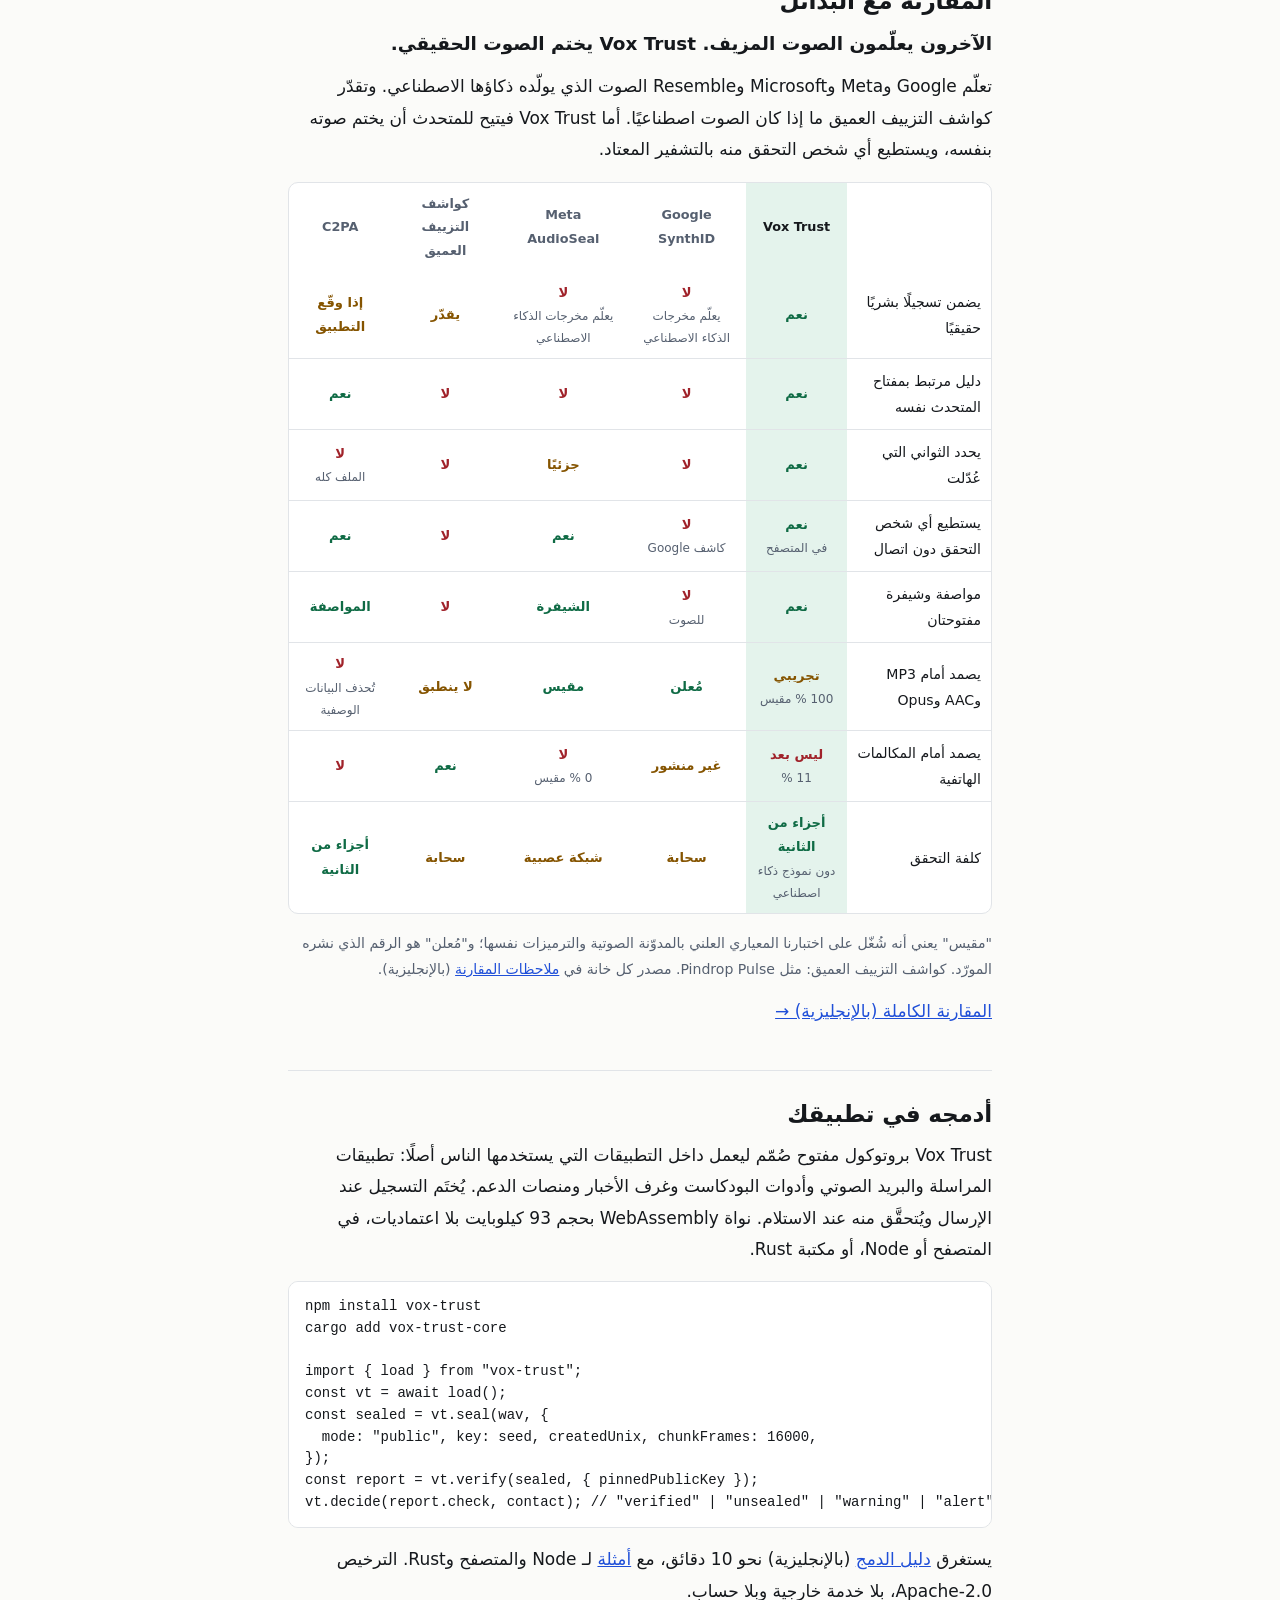
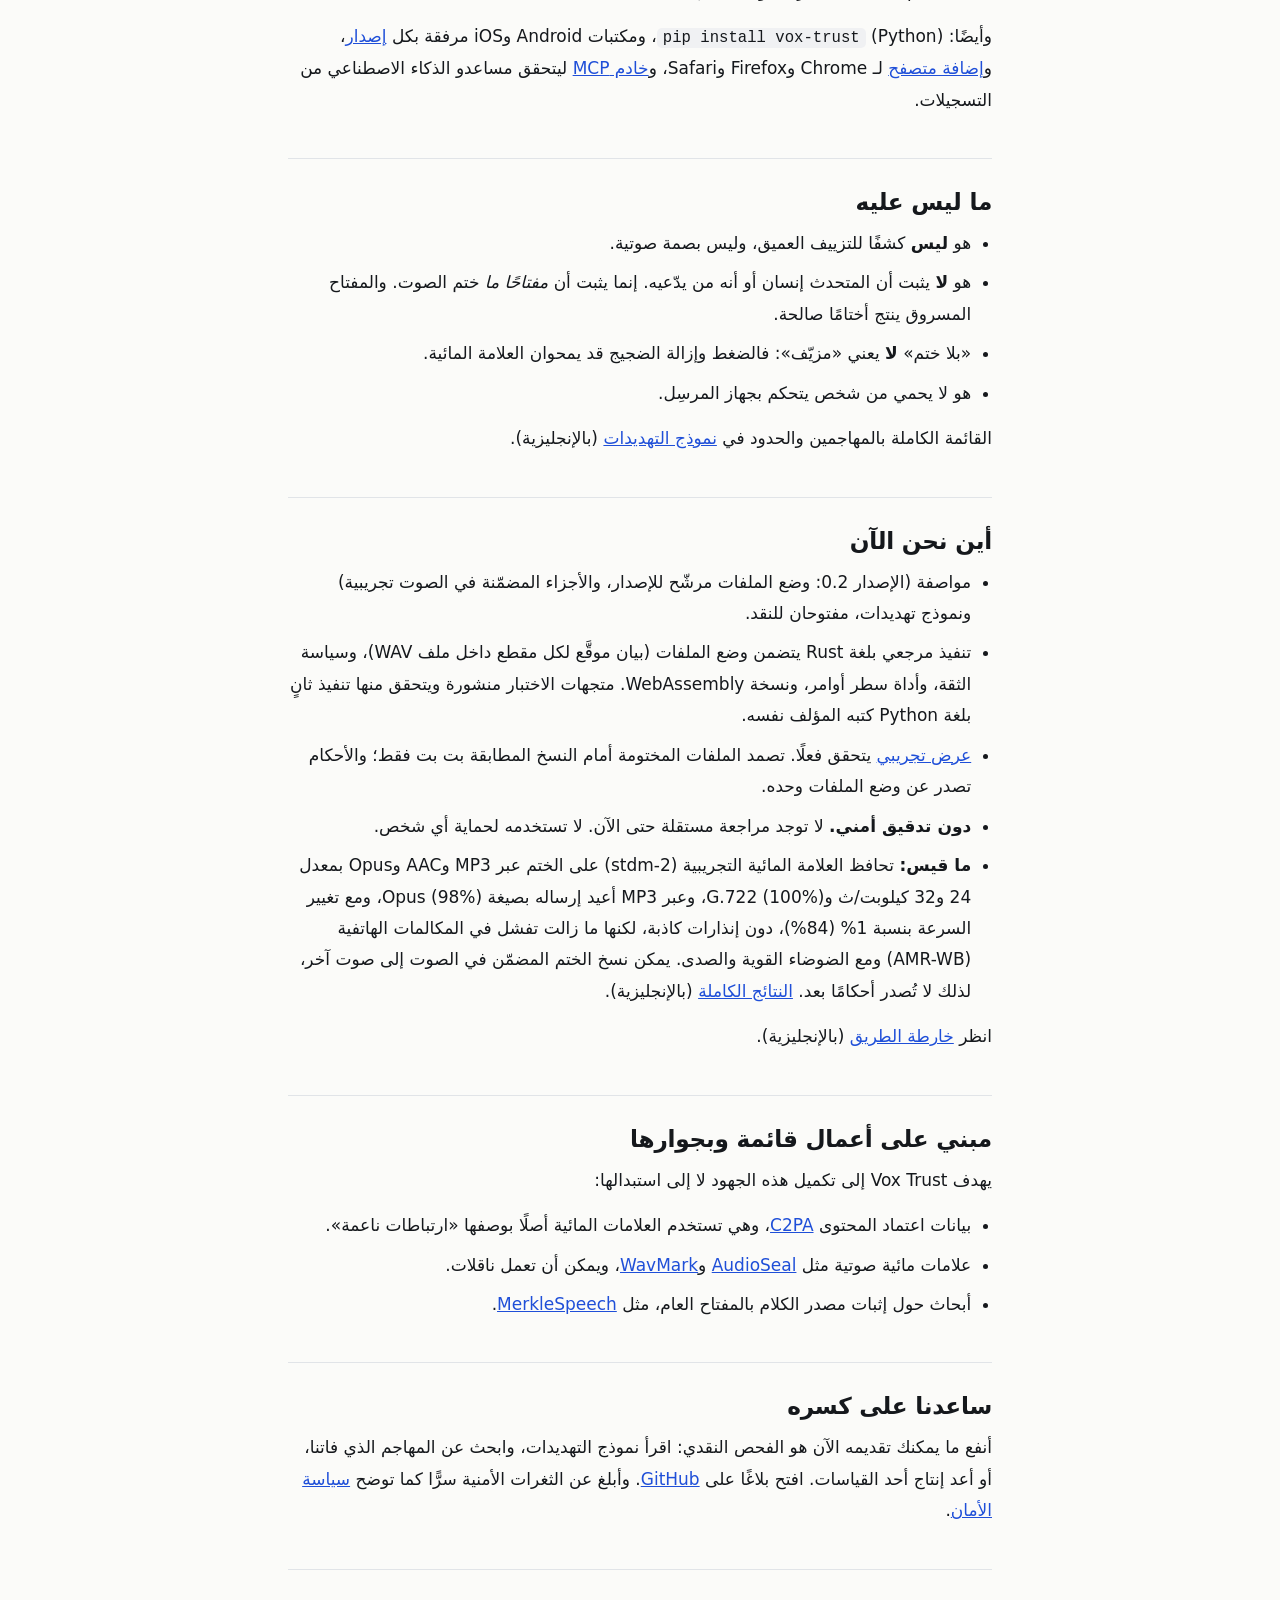
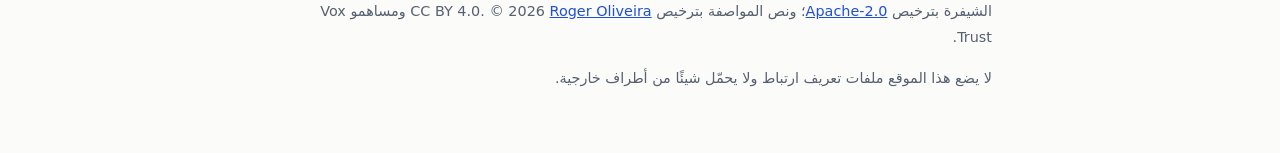
==== commit 5dc5bbc6: "Site: v0.6.0; developers section lists Python, mobile, the browser extension and the MCP server; dem" ====
--- a/ar/index.html
+++ b/ar/index.html
@@ -81,7 +81,7 @@
    "codeRepository": "https://github.com/vox-trust/vox-trust",
    "programmingLanguage": "Rust",
    "license": "https://www.apache.org/licenses/LICENSE-2.0",
-   "version": "0.5.1",
+   "version": "0.6.0",
    "author": {
     "@type": "Person",
     "name": "Roger Oliveira",
@@ -186,7 +186,7 @@
 
   <main id="main">
     <div class="hero">
-      <span class="chip">v0.5.1 · وضع الملفات يعمل · دون تدقيق أمني</span>
+      <span class="chip">v0.6.0 · وضع الملفات يعمل · دون تدقيق أمني</span>
       <h1>Vox Trust</h1>
       <p class="tag">لا تكشف الأصوات المزيّفة. أثبت الحقيقية.</p>
       <p class="lead">بروتوكول مفتوح وتنفيذ مرجعي بلغة Rust يختمان الصوت البشري عند المصدر، ليتمكن أي شخص من التحقق منه لاحقًا.</p>
@@ -259,6 +259,7 @@
 const report = vt.verify(sealed, { pinnedPublicKey });
 vt.decide(report.check, contact); // &quot;verified&quot; | &quot;unsealed&quot; | &quot;warning&quot; | &quot;alert&quot;</code></pre>
       <p>يستغرق <a href="https://github.com/vox-trust/vox-trust/blob/main/docs/INTEGRATION.md">دليل الدمج</a> (بالإنجليزية) نحو 10 دقائق، مع <a href="https://github.com/vox-trust/vox-trust/tree/main/examples">أمثلة</a> لـ Node والمتصفح وRust. الترخيص Apache-2.0، بلا خدمة خارجية وبلا حساب.</p>
+      <p>وأيضًا: <code>pip install vox-trust</code> (Python)، ومكتبات Android وiOS مرفقة بكل <a href="https://github.com/vox-trust/vox-trust/releases">إصدار</a>، و<a href="https://github.com/vox-trust/vox-trust/tree/main/extension">إضافة متصفح</a> لـ Chrome وFirefox وSafari، و<a href="https://github.com/vox-trust/vox-trust/tree/main/mcp">خادم MCP</a> ليتحقق مساعدو الذكاء الاصطناعي من التسجيلات.</p>
     </section>
 
     <section aria-labelledby="not">
